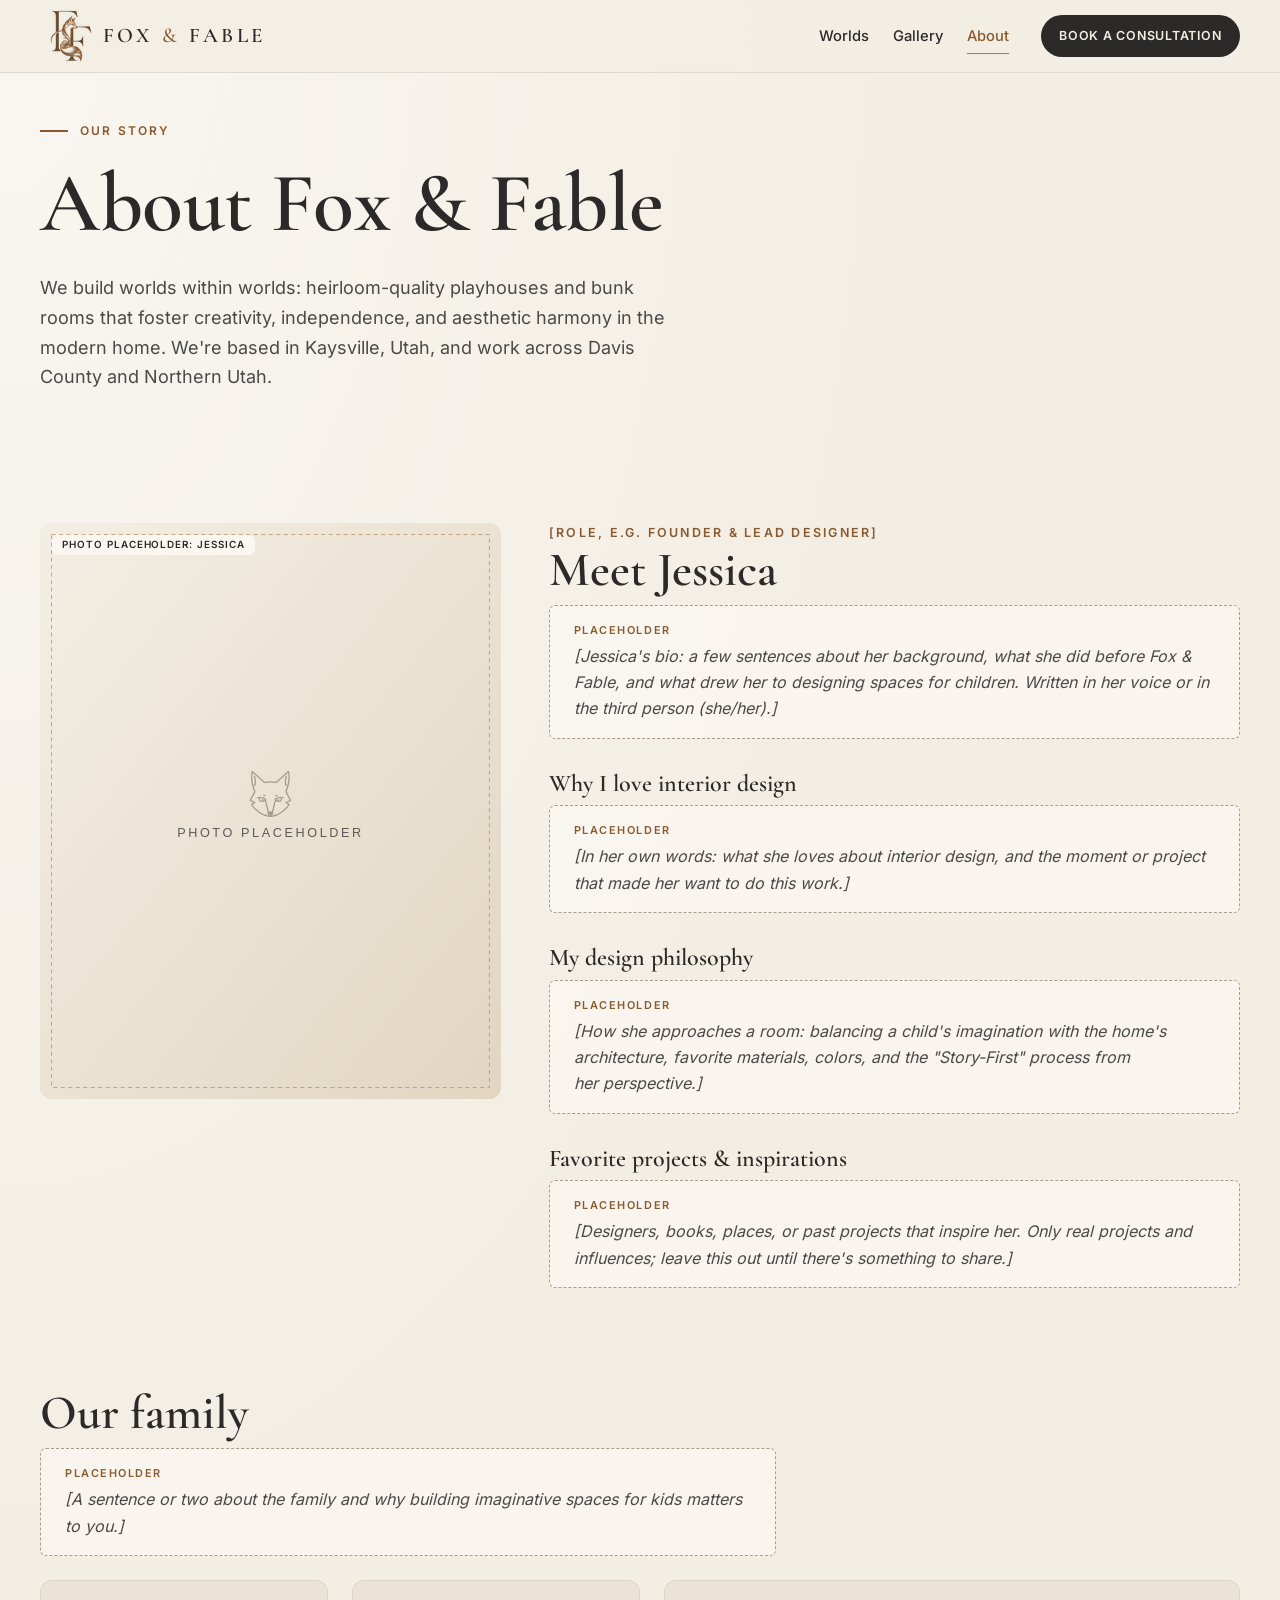
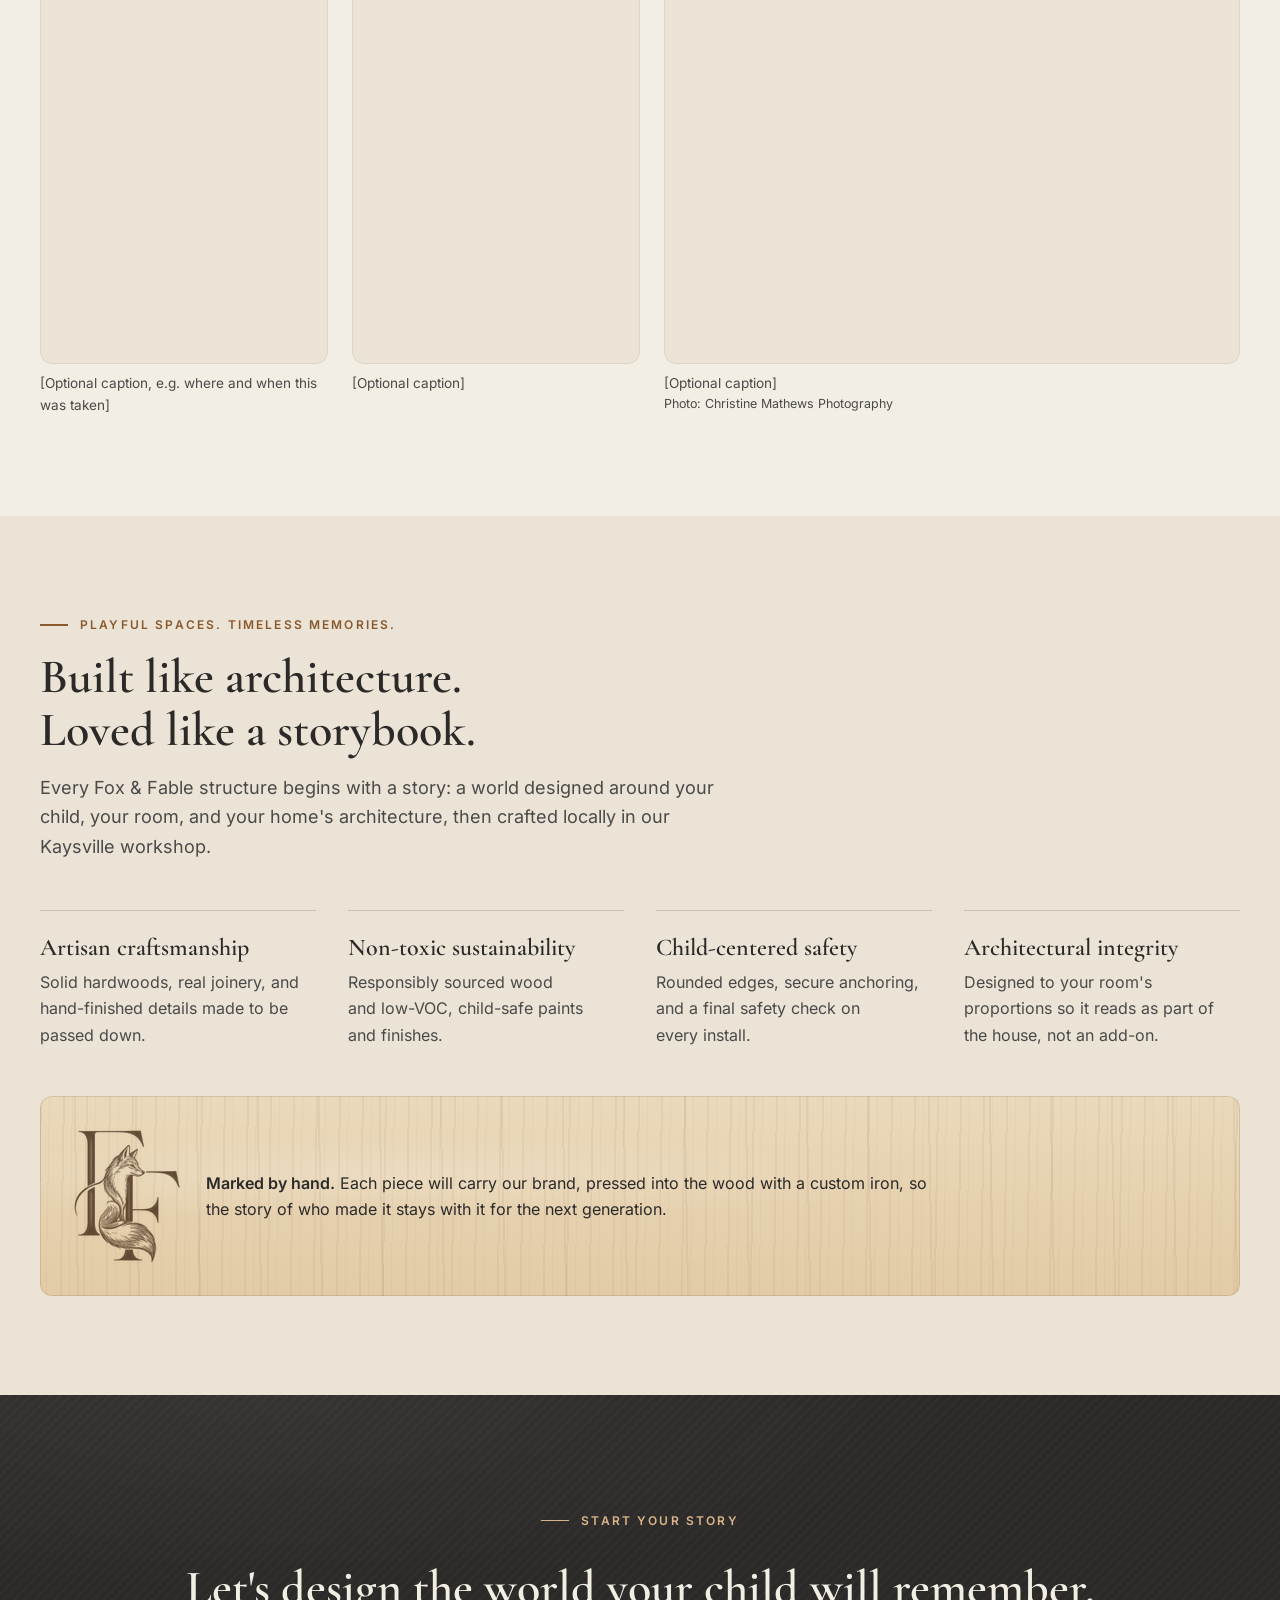
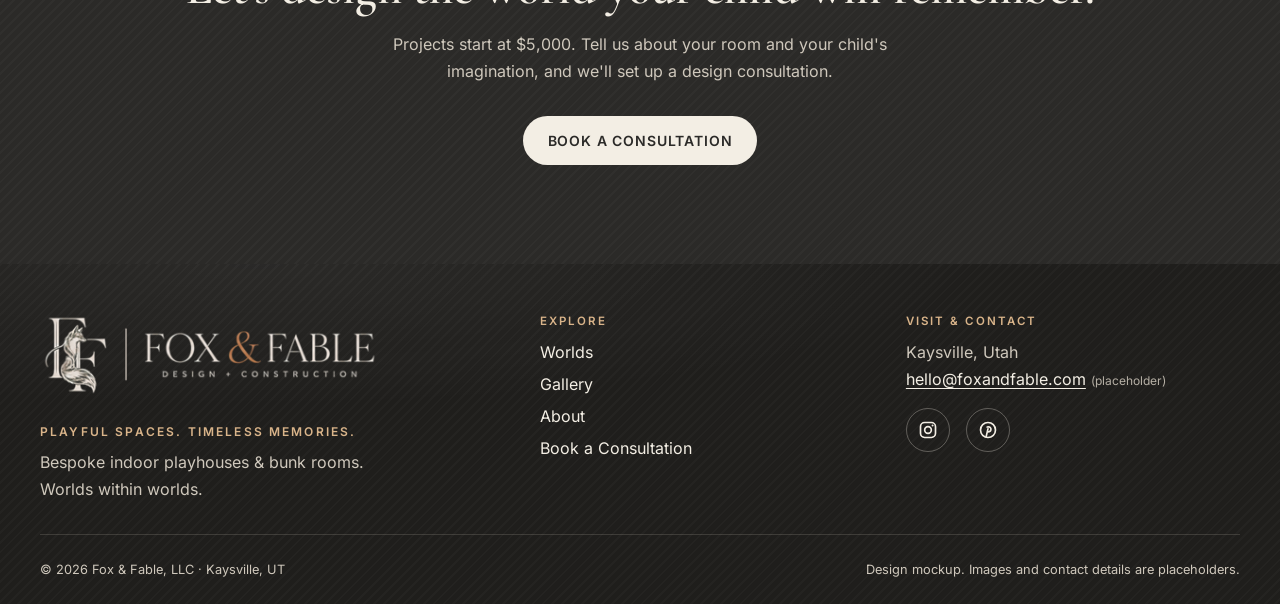
==== about.html @ 6e1d671b "Temporarily hide Process, For Designers and Commercial sections - hidden attribute on the three home" ====
<!DOCTYPE html>
<html lang="en" class="no-js">
<head>
  <meta charset="utf-8">
  <meta name="viewport" content="width=device-width, initial-scale=1">
  <!-- Security: strict CSP. Everything (scripts, styles, fonts, images) is self-hosted.
       frame-ancestors cannot be set via <meta>; it is sent as an HTTP header in _headers. -->
  <meta http-equiv="Content-Security-Policy" content="default-src 'self'; script-src 'self'; style-src 'self'; font-src 'self'; img-src 'self' data:; media-src 'self'; connect-src 'self'; form-action 'self'; base-uri 'self'; object-src 'none'; manifest-src 'self'; upgrade-insecure-requests">
  <meta name="referrer" content="strict-origin-when-cross-origin">
  <title>Our Story | About Fox &amp; Fable, Kaysville UT</title>
  <meta name="description" content="Meet the family behind Fox &amp; Fable, a Kaysville, Utah design-build studio creating heirloom-quality indoor playhouses and bunk rooms.">
  <meta name="theme-color" content="#2B2A28">
  <link rel="canonical" href="https://www.foxandfable.com/about.html">

  <!-- Open Graph / social preview (domain is a placeholder) -->
  <meta property="og:type" content="website">
  <meta property="og:site_name" content="Fox &amp; Fable">
  <meta property="og:title" content="Our Story | Fox &amp; Fable">
  <meta property="og:description" content="Meet the family behind Fox &amp; Fable and the Story-First approach to custom playhouses and bunk rooms.">
  <meta property="og:url" content="https://www.foxandfable.com/about.html">
  <meta property="og:image" content="https://www.foxandfable.com/assets/og-image.png">
  <meta property="og:image:width" content="1200">
  <meta property="og:image:height" content="630">
  <meta property="og:image:alt" content="Fox &amp; Fable Design + Construction logo: an FF monogram with an engraved fox seated in front of it, above the name.">
  <meta name="twitter:card" content="summary_large_image">
  <meta name="twitter:image" content="https://www.foxandfable.com/assets/og-image.png">
  <meta name="twitter:image:alt" content="Fox &amp; Fable Design + Construction logo: an FF monogram with an engraved fox seated in front of it, above the name.">

  <link rel="icon" href="assets/favicon.ico" sizes="16x16 32x32 48x48">
  <link rel="icon" href="assets/favicon-32.png" type="image/png" sizes="32x32">
  <link rel="apple-touch-icon" href="assets/apple-touch-icon.png">
  <link rel="manifest" href="site.webmanifest">

  <link rel="preload" href="assets/fonts/cormorant-garamond-latin.woff2" as="font" type="font/woff2" crossorigin>
  <link rel="preload" href="assets/fonts/inter-latin.woff2" as="font" type="font/woff2" crossorigin>
  <link rel="stylesheet" href="css/styles.css?v=10">
  <!-- Loaded (not deferred) so it can swap .no-js → .js before first paint; DOM work waits for DOMContentLoaded. -->
  <script src="js/main.js?v=10"></script>
</head>
<body>
  <a class="skip-link" href="#main">Skip to main content</a>

  <!-- ===================== Header / Navigation (shared across pages) ===================== -->
  <header class="site-header">
    <div class="container header-inner">
      <a class="brand" href="index.html" aria-label="Fox &amp; Fable home">
        <picture><source type="image/webp" srcset="assets/logo/monogram-52.webp 1x, assets/logo/monogram-104.webp 2x, assets/logo/monogram-156.webp 3x"><img class="brand-mark" src="assets/logo/monogram-52.png" srcset="assets/logo/monogram-52.png 1x, assets/logo/monogram-104.png 2x, assets/logo/monogram-156.png 3x" width="42" height="52" alt=""></picture>
        <span class="brand-word">Fox <span class="brand-amp">&amp;</span> Fable</span>
      </a>

      <button class="nav-toggle" type="button" aria-expanded="false" aria-controls="primary-nav">
        <span class="nav-toggle-bars" aria-hidden="true"></span>
        <span class="visually-hidden">Menu</span>
      </button>

      <nav id="primary-nav" class="primary-nav" aria-label="Primary">
        <ul>
          <li><a href="index.html#worlds">Worlds</a></li>
          <!-- hidden 2026-10-20 per Cody; remove hidden to restore -->
          <li hidden><a href="index.html#process">Process</a></li>
          <!-- hidden 2026-10-20 per Cody; remove hidden to restore -->
          <li hidden><a href="index.html#designers">For Designers</a></li>
          <!-- hidden 2026-10-20 per Cody; remove hidden to restore -->
          <li hidden><a href="index.html#commercial">Commercial</a></li>
          <li><a href="gallery.html">Gallery</a></li>
          <li><a href="about.html" aria-current="page">About</a></li>
          <li class="nav-cta-item"><a class="btn btn-primary btn-sm" href="index.html#consult">Book a Consultation</a></li>
        </ul>
      </nav>
    </div>
  </header>

  <main id="main" tabindex="-1">

    <!-- ===================== Page hero ===================== -->
    <section class="page-hero" aria-labelledby="about-title">
      <div class="container">
        <p class="eyebrow">Our Story</p>
        <h1 id="about-title">About Fox &amp; Fable</h1>
        <p class="lede">We build worlds within worlds: heirloom-quality playhouses and bunk rooms that foster creativity, independence, and aesthetic harmony in the modern home. We're based in Kaysville, Utah, and work across Davis County and Northern Utah.</p>
      </div>
    </section>

    <!-- ===================== Founders ===================== -->
    <section class="section founders" aria-label="The people behind Fox &amp; Fable">
      <div class="container">

        <!-- Founder: Jessica (all copy below is placeholder for Jessica to write) -->
        <article class="founder" aria-labelledby="jessica-title">
          <figure class="photo ratio-portrait">
            <img src="assets/images/placeholders/portrait.svg" width="1600" height="2000" decoding="async" alt="Placeholder for a portrait of Jessica">
            <span class="ph-label">Photo placeholder: Jessica</span>
          </figure>
          <div>
            <p class="founder-role">[Role, e.g. Founder &amp; Lead Designer]</p>
            <h2 id="jessica-title">Meet Jessica</h2>
            <p class="prompt">[Jessica's bio: a few sentences about her background, what she did before Fox &amp; Fable, and what drew her to designing spaces for children. Written in her voice or in the third person (she/her).]</p>

            <h3>Why I love interior design</h3>
            <p class="prompt">[In her own words: what she loves about interior design, and the moment or project that made her want to do this work.]</p>

            <h3>My design philosophy</h3>
            <p class="prompt">[How she approaches a room: balancing a child's imagination with the home's architecture, favorite materials, colors, and the "Story-First" process from her perspective.]</p>

            <h3>Favorite projects &amp; inspirations</h3>
            <p class="prompt">[Designers, books, places, or past projects that inspire her. Only real projects and influences; leave this out until there's something to share.]</p>
          </div>
        </article>

        <!-- Family photos -->
        <section class="family" aria-labelledby="family-title">
          <h2 id="family-title" class="family-title">Our family</h2>
          <p class="prompt">[A sentence or two about the family and why building imaginative spaces for kids matters to you.]</p>
          <div class="family-grid">
            <figure class="photo ratio-tall family-featured">
              <picture>
                <source srcset="assets/images/about/family.webp" type="image/webp">
                <img src="assets/images/about/family.jpg" width="557" height="743" loading="lazy" decoding="async" alt="The Schlawin family — Cody, Jessica, and their three children — in the mountains in winter">
              </picture>
              <figcaption>[Optional caption, e.g. where and when this was taken]</figcaption>
            </figure>
            <figure class="photo ratio-tall family-snow">
              <picture>
                <source srcset="assets/images/about/family-snow.webp" type="image/webp">
                <img src="assets/images/about/family-snow.jpg" width="900" height="1105" loading="lazy" decoding="async" alt="The Schlawin family — Cody, Jessica, and their three children — laughing in falling snow">
              </picture>
              <figcaption>[Optional caption]</figcaption>
            </figure>
            <figure class="photo ratio-wide family-wide">
              <picture>
                <source srcset="assets/images/about/family-summer.webp" type="image/webp">
                <img src="assets/images/about/family-summer.jpg" width="1200" height="800" loading="lazy" decoding="async" alt="The Schlawin family — Cody, Jessica, and their three children — on a mountain meadow in summer">
              </picture>
              <figcaption>[Optional caption] <span class="photo-credit">Photo: Christine Mathews Photography</span></figcaption>
            </figure>
          </div>
        </section>
      </div>
    </section>

    <!-- ===================== Brand story ===================== -->
    <section class="section story-band" aria-labelledby="story-title">
      <div class="container">
        <header class="section-head">
          <p class="eyebrow">Playful Spaces. Timeless Memories.</p>
          <h2 id="story-title">Built like architecture. Loved like a storybook.</h2>
          <p>Every Fox &amp; Fable structure begins with a story: a world designed around your child, your room, and your home's architecture, then crafted locally in our Kaysville workshop.</p>
        </header>
        <ul class="value-grid list-reset">
          <li class="value"><h3>Artisan craftsmanship</h3><p>Solid hardwoods, real joinery, and hand-finished details made to be passed down.</p></li>
          <li class="value"><h3>Non-toxic sustainability</h3><p>Responsibly sourced wood and low-VOC, child-safe paints and finishes.</p></li>
          <li class="value"><h3>Child-centered safety</h3><p>Rounded edges, secure anchoring, and a final safety check on every install.</p></li>
          <li class="value"><h3>Architectural integrity</h3><p>Designed to your room's proportions so it reads as part of the house, not an add-on.</p></li>
        </ul>
        <div class="brand-stamp">
          <picture><source type="image/webp" srcset="assets/logo/monogram-burn-110.webp 110w, assets/logo/monogram-burn-220.webp 220w" sizes="110px"><img class="brand-stamp-mark" src="assets/logo/monogram-burn-110.png" srcset="assets/logo/monogram-burn-110.png 110w, assets/logo/monogram-burn-220.png 220w" sizes="110px" width="110" height="136" alt=""></picture>
          <p><strong>Marked by hand.</strong> Each piece will carry our brand, pressed into the wood with a custom iron, so the story of who made it stays with it for the next generation.</p>
        </div>
      </div>
    </section>

    <!-- ===================== CTA ===================== -->
    <section class="section cta-band" aria-labelledby="cta-title">
      <div class="container">
        <p class="eyebrow">Start your story</p>
        <h2 id="cta-title">Let's design the world your child will remember.</h2>
        <p>Projects start at $5,000. Tell us about your room and your child's imagination, and we'll set up a design consultation.</p>
        <a class="btn btn-light" href="index.html#consult">Book a Consultation</a>
      </div>
    </section>
  </main>

  <!-- ===================== Footer (shared across pages) ===================== -->
  <footer class="site-footer">
    <div class="container footer-grid">
      <div class="footer-brand">
        <a href="index.html" class="footer-logo-link">
          <picture><source type="image/webp" srcset="assets/logo/horizontal-light-360.webp 360w, assets/logo/horizontal-light-720.webp 720w" sizes="(min-width: 400px) 340px, calc(100vw - 2.5rem)"><img class="footer-logo" src="assets/logo/horizontal-light-360.png" srcset="assets/logo/horizontal-light-360.png 360w, assets/logo/horizontal-light-720.png 720w" sizes="(min-width: 400px) 340px, calc(100vw - 2.5rem)" width="360" height="91" alt="Fox &amp; Fable Design + Construction"></picture>
        </a>
        <p class="footer-tagline">Playful Spaces. Timeless Memories.</p>
        <p>Bespoke indoor playhouses &amp; bunk rooms. Worlds within worlds.</p>
      </div>
      <nav class="footer-nav" aria-label="Footer">
        <p class="footer-heading">Explore</p>
        <ul class="list-reset">
          <li><a href="index.html#worlds">Worlds</a></li>
          <!-- hidden 2026-10-20 per Cody; remove hidden to restore -->
          <li hidden><a href="index.html#process">Process</a></li>
          <li><a href="gallery.html">Gallery</a></li>
          <li><a href="about.html" aria-current="page">About</a></li>
          <!-- hidden 2026-10-20 per Cody; remove hidden to restore -->
          <li hidden><a href="index.html#designers">For Designers</a></li>
          <li><a href="index.html#consult">Book a Consultation</a></li>
        </ul>
      </nav>
      <div>
        <p class="footer-heading">Visit &amp; contact</p>
        <address class="footer-contact">
          Kaysville, Utah<br>
          <a href="mailto:hello@foxandfable.com">hello@foxandfable.com</a> <span class="placeholder-inline">(placeholder)</span>
        </address>
        <ul class="social list-reset">
          <li><a href="https://www.instagram.com/foxandfable.design/" target="_blank" rel="noopener noreferrer" aria-label="Fox &amp; Fable on Instagram (opens in a new tab)">
            <svg viewBox="0 0 24 24" aria-hidden="true" focusable="false"><rect x="3" y="3" width="18" height="18" rx="5" fill="none" stroke="currentColor" stroke-width="2"/><circle cx="12" cy="12" r="4" fill="none" stroke="currentColor" stroke-width="2"/><circle cx="17.5" cy="6.5" r="1.2" fill="currentColor"/></svg>
          </a></li>
          <li><a href="#" rel="noopener noreferrer" aria-label="Fox &amp; Fable on Pinterest (placeholder link)">
            <svg viewBox="0 0 24 24" aria-hidden="true" focusable="false"><circle cx="12" cy="12" r="9" fill="none" stroke="currentColor" stroke-width="2"/><path d="M11 8.5c3-1 5 .8 4.5 3.2-.4 2-2.4 3-3.8 2.2M12 10.5 9.8 20" fill="none" stroke="currentColor" stroke-width="2" stroke-linecap="round"/></svg>
          </a></li>
        </ul>
      </div>
    </div>
    <div class="container footer-base">
      <p>© <span id="year">2026</span> Fox &amp; Fable, LLC · Kaysville, UT</p>
      <p>Design mockup. Images and contact details are placeholders.</p>
    </div>
  </footer>
</body>
</html>
---- css/styles.css ----
/* ==========================================================================
   Fox & Fable · Site stylesheet (index, about, gallery)
   Hand-written, mobile-first CSS. No frameworks.

   1.  Fonts (self-hosted, SIL OFL)
   2.  Design tokens (custom properties)
   3.  Reset & base
   4.  Accessibility utilities
   5.  Layout primitives
   6.  Buttons & links
   7.  Header & navigation
   8.  Hero (home) & page heroes (about, gallery)
   9.  Home sections: Worlds, Process, Values, Designers, Commercial, Build, Gallery teaser
   10. Consultation form
   11. About page
   12. Gallery page & lightbox
   13. Footer
   14. Breakpoints (tablet ≥ 720px, desktop ≥ 1100px)
   15. Reduced motion
   ========================================================================== */

/* 1. Fonts ---------------------------------------------------------------- */
/* Variable fonts (latin subset) served from our own origin: no third-party
   requests, and the CSP can stay at font-src 'self'. */
@font-face {
  font-family: "Cormorant Garamond";
  font-style: normal;
  font-weight: 500 700;
  font-display: swap;
  src: url("../assets/fonts/cormorant-garamond-latin.woff2") format("woff2");
}
@font-face {
  font-family: "Cormorant Garamond";
  font-style: italic;
  font-weight: 500;
  font-display: swap;
  src: url("../assets/fonts/cormorant-garamond-italic-latin.woff2") format("woff2");
}
@font-face {
  font-family: "Inter";
  font-style: normal;
  font-weight: 400 600;
  font-display: swap;
  src: url("../assets/fonts/inter-latin.woff2") format("woff2");
}

/* 2. Design tokens -------------------------------------------------------- */
:root {
  /* Palette from the branding-iron badge: charcoal ink, parchment, oak.
     Contrast ratios are against the background each color is used on. */
  --c-ink: #2b2a28;           /* primary text & dark bands (12.4:1 on parchment) */
  --c-ink-deep: #1f1e1c;      /* footer */
  --c-ink-soft: #3a3936;      /* cards on dark bands */
  --c-iron: #4a4a48;          /* secondary text, wrought-iron gray (7.7:1 on parchment) */
  --c-parchment: #f3eee4;     /* page background */
  --c-parchment-2: #eae3d6;   /* alternate bands */
  --c-paper: #fbf8f2;         /* cards & inputs */
  --c-oak: #b07a45;           /* decorative wood accent: rules, borders, icons (non-text) */
  --c-oak-deep: #8a5a2e;      /* text-safe accent (5.1:1 parchment, 4.6:1 parchment-2) */
  --c-oak-dark: #6e5034;      /* accent text on wood-grain bands (4.7:1+) */
  --c-oak-light: #d9b48a;     /* accent text on charcoal (7.4:1) */
  --c-on-dark: #cfc8bc;       /* body text on charcoal (≥ 8:1) */
  --c-sage: #a9ae93;          /* macaron accent, used sparingly */
  --c-blush: #e1c2b2;         /* macaron accent, used sparingly */
  --c-error: #9b2c1c;
  --c-success: #3f5a3a;

  /* Textures: pure CSS gradients (CSP-safe, zero image requests) */
  --tex-parchment:
    radial-gradient(120% 70% at 0% 0%, rgb(255 255 255 / 0.5), transparent 60%),
    radial-gradient(80% 60% at 100% 100%, rgb(176 122 69 / 0.08), transparent 70%);
  --tex-wood:
    repeating-linear-gradient(91deg, rgb(138 90 46 / 0.07) 0 2px, transparent 2px 9px, rgb(138 90 46 / 0.05) 9px 10px, transparent 10px 23px),
    repeating-linear-gradient(89deg, transparent 0 37px, rgb(110 80 52 / 0.07) 37px 39px, transparent 39px 61px),
    radial-gradient(60% 30% at 30% 40%, rgb(255 255 255 / 0.18), transparent 70%),
    linear-gradient(180deg, #ead9bb, #e2cba6);
  --tex-iron:
    repeating-linear-gradient(135deg, rgb(255 255 255 / 0.022) 0 2px, transparent 2px 7px),
    radial-gradient(80% 60% at 20% 0%, rgb(255 255 255 / 0.05), transparent 70%);

  /* Typography */
  --font-serif: "Cormorant Garamond", "Iowan Old Style", Georgia, serif;
  --font-sans: "Inter", system-ui, -apple-system, "Segoe UI", Roboto, sans-serif;
  --fs-300: 0.875rem;
  --fs-400: 1rem;
  --fs-500: 1.125rem;
  --fs-600: clamp(1.5rem, 1.2rem + 1vw, 1.875rem);
  --fs-700: clamp(2rem, 1.5rem + 2vw, 3rem);
  --fs-800: clamp(2.75rem, 1.8rem + 4.5vw, 5.25rem);
  --track-caps: 0.18em;       /* spaced caps, echoing the badge lettering */

  /* Spacing, shape, depth */
  --space-1: 0.25rem;
  --space-2: 0.5rem;
  --space-3: 1rem;
  --space-4: 1.5rem;
  --space-5: 2rem;
  --space-6: 3rem;
  --space-7: clamp(4rem, 3rem + 4vw, 7rem);
  --radius-sm: 6px;
  --radius: 12px;
  --radius-lg: 22px;
  --shadow: 0 1px 2px rgb(43 42 40 / 0.06), 0 14px 34px -14px rgb(43 42 40 / 0.28);
  --container: 1200px;
  --header-h: 72px;
  --focus: 3px solid var(--c-oak-deep);
  --ease: cubic-bezier(0.2, 0.7, 0.2, 1);
}

/* 3. Reset & base --------------------------------------------------------- */
*, *::before, *::after { box-sizing: border-box; }
* { margin: 0; }
html { scroll-behavior: smooth; scroll-padding-top: calc(var(--header-h) + 1rem); -webkit-text-size-adjust: 100%; }
body {
  font-family: var(--font-sans);
  font-size: var(--fs-400);
  line-height: 1.65;
  color: var(--c-ink);
  background: var(--tex-parchment), var(--c-parchment);
  -webkit-font-smoothing: antialiased;
}
img, svg { display: block; max-width: 100%; }
img { height: auto; }
input, select, textarea, button { font: inherit; color: inherit; }
h1, h2, h3 { font-family: var(--font-serif); font-weight: 600; line-height: 1.1; color: var(--c-ink); text-wrap: balance; }
h1 { font-size: var(--fs-800); letter-spacing: -0.005em; }
h2 { font-size: var(--fs-700); }
h3 { font-size: var(--fs-600); }
p { text-wrap: pretty; }
a { color: var(--c-oak-deep); text-underline-offset: 3px; }
a:hover { color: var(--c-ink); }
.list-reset, ol { list-style: none; padding: 0; }
address { font-style: normal; }

/* 4. Accessibility utilities --------------------------------------------- */
:focus-visible { outline: var(--focus); outline-offset: 3px; border-radius: 4px; }
main:focus { outline: none; }
.visually-hidden {
  position: absolute !important; width: 1px; height: 1px; padding: 0; margin: -1px;
  overflow: hidden; clip: rect(0 0 0 0); white-space: nowrap; border: 0;
}
.skip-link {
  position: absolute; left: var(--space-3); top: -100px; z-index: 100;
  padding: var(--space-2) var(--space-3); background: var(--c-ink); color: var(--c-parchment);
  border-radius: var(--radius-sm); font-weight: 600;
}
.skip-link:focus { top: var(--space-3); color: var(--c-parchment); }

/* 5. Layout primitives ---------------------------------------------------- */
.container { width: min(100% - 2.5rem, var(--container)); margin-inline: auto; }
.section { padding-block: var(--space-7); }
.section-head { max-width: 46rem; margin-bottom: var(--space-6); }
.section-head > p:not(.eyebrow) { margin-top: var(--space-3); color: var(--c-iron); font-size: var(--fs-500); }
.eyebrow {
  display: flex; align-items: center; gap: 0.75rem;
  font-size: 0.75rem; font-weight: 600; letter-spacing: var(--track-caps); text-transform: uppercase;
  color: var(--c-oak-deep); margin-bottom: var(--space-3);
}
.eyebrow::before { /* short rule, like the one under the badge wordmark */
  content: ""; width: 28px; height: 1.5px; background: currentColor; flex: none;
}
.split { display: grid; gap: var(--space-6); align-items: center; }
.placeholder-tag {
  font-size: 0.7rem; letter-spacing: 0.14em; text-transform: uppercase; font-weight: 500;
  color: var(--c-iron);
}
.prose > * + * { margin-top: var(--space-3); }

/* 6. Buttons & links ------------------------------------------------------ */
.btn {
  display: inline-flex; align-items: center; justify-content: center; gap: var(--space-2);
  min-height: 48px; padding: 0.75rem 1.5rem; border: 1.5px solid transparent; border-radius: 999px;
  font-weight: 600; font-size: 0.875rem; letter-spacing: 0.06em; text-transform: uppercase;
  text-decoration: none; cursor: pointer;
  transition: background-color .2s var(--ease), color .2s var(--ease), transform .2s var(--ease), border-color .2s var(--ease);
}
.btn:hover { transform: translateY(-1px); }
.btn-primary { background: var(--c-ink); color: var(--c-parchment); }
.btn-primary:hover { background: var(--c-oak-deep); color: var(--c-paper); }
.btn-ghost { border-color: var(--c-ink); color: var(--c-ink); background: transparent; }
.btn-ghost:hover { background: var(--c-ink); color: var(--c-parchment); }
.btn-light { background: var(--c-parchment); color: var(--c-ink); }
.btn-light:hover { background: var(--c-oak-light); color: var(--c-ink-deep); }
.btn-sm { min-height: 42px; padding: 0.55rem 1.1rem; font-size: 0.78rem; }
.btn-block { width: 100%; }
.text-link {
  display: inline-flex; align-items: center; gap: 0.4rem; font-weight: 600; font-size: 0.85rem;
  letter-spacing: 0.1em; text-transform: uppercase; text-decoration: none; color: var(--c-oak-deep);
  border-bottom: 1.5px solid var(--c-oak); padding-bottom: 2px;
}
.text-link:hover { color: var(--c-ink); border-color: var(--c-ink); }

/* 7. Header & navigation -------------------------------------------------- */
.site-header {
  position: sticky; top: 0; z-index: 50;
  background: rgb(243 238 228 / 0.94); backdrop-filter: saturate(1.3) blur(10px);
  border-bottom: 1px solid rgb(43 42 40 / 0.1);
}
.header-inner { display: flex; align-items: center; justify-content: space-between; min-height: var(--header-h); }
.brand { display: inline-flex; align-items: center; gap: 0.65rem; text-decoration: none; color: var(--c-ink); }
.brand:hover { color: var(--c-ink); }
.brand picture { display: contents; }
.brand-mark { width: 42px; height: 52px; flex: none; }
.brand-amp { color: var(--c-oak-deep); font-weight: 500; }
.brand-word {
  font-family: var(--font-serif); font-size: 1.3rem; font-weight: 600;
  letter-spacing: 0.16em; text-transform: uppercase; white-space: nowrap;
}

.nav-toggle {
  display: inline-grid; place-items: center; width: 48px; height: 48px;
  background: none; border: 1px solid rgb(43 42 40 / 0.25); border-radius: 50%; cursor: pointer;
}
.nav-toggle-bars, .nav-toggle-bars::before, .nav-toggle-bars::after {
  display: block; width: 20px; height: 2px; background: var(--c-ink); border-radius: 2px;
  transition: transform .25s var(--ease), opacity .2s;
}
.nav-toggle-bars { position: relative; }
.nav-toggle-bars::before, .nav-toggle-bars::after { content: ""; position: absolute; left: 0; }
.nav-toggle-bars::before { top: -6px; }
.nav-toggle-bars::after { top: 6px; }
.nav-toggle[aria-expanded="true"] .nav-toggle-bars { background: transparent; }
.nav-toggle[aria-expanded="true"] .nav-toggle-bars::before { transform: translateY(6px) rotate(45deg); }
.nav-toggle[aria-expanded="true"] .nav-toggle-bars::after { transform: translateY(-6px) rotate(-45deg); }

/* Mobile: collapsible panel. Without JS (.no-js) the menu simply stays visible. */
.primary-nav ul { display: flex; flex-direction: column; gap: var(--space-1); padding: 0; list-style: none; }
.primary-nav a:not(.btn) {
  display: block; padding: 0.7rem 0; color: var(--c-ink); text-decoration: none; font-weight: 500;
  border-bottom: 1px solid rgb(43 42 40 / 0.1);
}
.primary-nav a:not(.btn):hover, .primary-nav a[aria-current="page"] { color: var(--c-oak-deep); }
.nav-cta-item { margin-top: var(--space-3); }
.nav-cta-item .btn { width: 100%; }
.js .primary-nav {
  position: absolute; inset: var(--header-h) 0 auto 0;
  padding: var(--space-3) 1.25rem var(--space-5);
  background: var(--c-parchment); border-bottom: 1px solid rgb(43 42 40 / 0.12); box-shadow: var(--shadow);
}
.js .primary-nav:not(.is-open) { display: none; }
.no-js .nav-toggle { display: none; }
.no-js .header-inner { flex-wrap: wrap; }

/* 8. Hero & page heroes --------------------------------------------------- */
.hero { padding-block: var(--space-6) var(--space-7); }
.hero-grid { display: grid; gap: var(--space-6); align-items: center; }
.hero h1 em { font-style: italic; font-weight: 500; color: var(--c-oak-deep); }
.lede { margin-top: var(--space-4); font-size: var(--fs-500); color: var(--c-iron); max-width: 34rem; }
.hero-actions { display: flex; flex-wrap: wrap; gap: var(--space-3); margin-top: var(--space-5); }
.hero-note { margin-top: var(--space-4); font-size: var(--fs-300); color: var(--c-iron); }
.hero-art { display: grid; gap: var(--space-2); justify-items: center; }
/* Logo lockup on a cream card that matches the artwork's paper (#F0ECE5) */
.logo-panel {
  display: grid; place-items: center; width: 100%; max-width: 520px;
  padding: 10% 6%; border-radius: var(--radius-lg); background: #f0ece5;
  box-shadow: var(--shadow), inset 0 0 0 1px rgb(138 90 46 / 0.12);
}
.hero-logo { display: block; width: 100%; max-width: 460px; height: auto; }

.page-hero { padding-block: var(--space-6) var(--space-5); }
.page-hero .lede { max-width: 40rem; }

/* 9a. Featured Worlds ---------------------------------------------------- */
.world-grid { display: grid; gap: var(--space-5); }
.world-card {
  display: flex; flex-direction: column; background: var(--c-paper); border-radius: var(--radius);
  overflow: hidden; box-shadow: var(--shadow); transition: transform .3s var(--ease);
}
.world-card:hover { transform: translateY(-4px); }
.world-art { position: relative; }
.world-art svg { width: 100%; height: auto; aspect-ratio: 10 / 7; }
.world-art .placeholder-tag {
  position: absolute; left: 0.75rem; bottom: 0.6rem; padding: 0.15rem 0.5rem; border-radius: 999px;
  background: rgb(251 248 242 / 0.9); color: var(--c-ink);
}
.world-body { padding: var(--space-4); }
.world-body h3 { margin-bottom: var(--space-2); }
.world-body p { color: var(--c-iron); font-size: 0.95rem; }

/* 9b. Process timeline --------------------------------------------------- */
.process { background: var(--c-parchment-2); }
.timeline { display: grid; gap: var(--space-5); }
.step { position: relative; padding: var(--space-5) var(--space-4); background: var(--c-paper); border-radius: var(--radius); border-top: 3px solid var(--c-oak); }
.step-num { font-variant-numeric: lining-nums; font-family: var(--font-serif); font-size: 3rem; line-height: 1; color: var(--c-oak-deep); font-weight: 600; }
.step h3 { margin-block: var(--space-2) var(--space-3); }
.step-time {
  display: block; margin-top: var(--space-2); font-family: var(--font-sans); font-size: 0.78rem;
  font-weight: 600; letter-spacing: 0.12em; text-transform: uppercase; color: var(--c-oak-deep);
}
.step p { color: var(--c-iron); }

/* 9c. Values ------------------------------------------------------------- */
.value-grid { display: grid; gap: var(--space-5); }
.value { padding-top: var(--space-4); border-top: 1px solid rgb(43 42 40 / 0.18); }
.value-icon { width: 44px; height: 44px; color: var(--c-oak-deep); margin-bottom: var(--space-3); }
.value h3 { font-size: 1.5rem; margin-bottom: var(--space-2); }
.value p { color: var(--c-iron); }
.brand-stamp {
  display: grid; gap: var(--space-4); align-items: center; margin-top: var(--space-6);
  padding: var(--space-5); border-radius: var(--radius); background: var(--tex-wood);
  box-shadow: inset 0 0 0 1px rgb(110 80 52 / 0.18);
}
.brand-stamp-mark { display: block; width: 110px; height: auto; opacity: 0.88; }
.brand-stamp p { color: var(--c-ink); max-width: 46rem; }
.values-more { margin-top: var(--space-5); }

/* 9d. Designers (charcoal band) ----------------------------------------- */
.designers { background: var(--tex-iron), var(--c-ink); color: var(--c-on-dark); }
.designers h2, .designers h3 { color: var(--c-parchment); }
.designers .eyebrow { color: var(--c-oak-light); }
.designers h2 + p { margin-top: var(--space-4); font-size: var(--fs-500); }
.designers .btn-light { margin-top: var(--space-5); }
.trade-cards { display: grid; gap: var(--space-4); }
.trade-card { padding: var(--space-5); border: 1px solid rgb(243 238 228 / 0.16); border-radius: var(--radius); background: var(--c-ink-soft); }
.trade-card h3 { margin-block: 0 var(--space-2); }

/* 9e. Commercial --------------------------------------------------------- */
.commercial-grid { display: grid; gap: var(--space-4); }
.commercial-card {
  padding: var(--space-5); border-radius: var(--radius); background: var(--c-paper);
  border-left: 3px solid var(--c-oak);
}
.commercial-card:nth-child(2) { border-left-color: var(--c-iron); }
.commercial-card:nth-child(3) { border-left-color: var(--c-sage); }
.commercial-card h3 { margin-bottom: var(--space-2); }
.commercial-card p { color: var(--c-iron); }

/* 9f. Behind-the-Build (oak band) --------------------------------------- */
.build { background: var(--tex-wood); }
.build .eyebrow { color: var(--c-oak-dark); }
.section-head-row { max-width: none; display: grid; gap: var(--space-3); }
.build-links { color: var(--c-iron); max-width: 30rem; }
.build-links a { color: var(--c-oak-dark); }
.build-strip { display: grid; grid-template-columns: repeat(2, 1fr); gap: var(--space-3); }
.build-tile {
  position: relative; aspect-ratio: 3 / 4; border-radius: var(--radius); overflow: hidden;
  display: flex; flex-direction: column; justify-content: flex-end; padding: var(--space-3);
}
.build-tile::before { /* decorative play button */
  content: ""; position: absolute; top: 38%; left: 50%; width: 52px; height: 52px; transform: translate(-50%, -50%);
  border-radius: 50%; background: rgb(243 238 228 / 0.88);
}
.build-tile::after {
  content: ""; position: absolute; top: 38%; left: 50%; transform: translate(-35%, -50%);
  border-style: solid; border-width: 9px 0 9px 15px; border-color: transparent transparent transparent var(--c-ink);
}
.tile-a { background: linear-gradient(165deg, #b07a45, #8a5a2e 60%, #5c3d22); }
.tile-b { background: linear-gradient(165deg, #6b6a66, #4a4a48 60%, #2b2a28); }
.tile-c { background: linear-gradient(165deg, #c9a77c, #9a6f45 55%, #6e5034); }
.tile-d { background: linear-gradient(165deg, #8d9179, #6c7060 55%, #3f4236); }
.tile-label { position: relative; z-index: 1; font-family: var(--font-serif); font-size: 1.15rem; font-weight: 600; color: #fff; text-shadow: 0 1px 8px rgb(0 0 0 / 0.35); }
.build-tile .placeholder-tag { position: relative; z-index: 1; color: rgb(255 255 255 / 0.92); text-shadow: 0 1px 6px rgb(0 0 0 / 0.4); }
.testimonial-slot {
  margin-top: var(--space-6); padding: var(--space-5); border: 1.5px dashed rgb(110 80 52 / 0.5);
  border-radius: var(--radius); text-align: center; background: rgb(251 248 242 / 0.5);
}
.testimonial-slot blockquote p { font-family: var(--font-serif); font-style: italic; font-size: var(--fs-600); color: var(--c-ink); }
.testimonial-slot figcaption { margin-top: var(--space-3); }

/* 9g. Gallery teaser ----------------------------------------------------- */
.teaser { background: var(--c-parchment-2); } /* alternate band: hero / gallery / worlds / process */
/* While the Process section is hidden (2026-10-20), Values takes its alternate band. Inert once it is restored. */
.process[hidden] + .values { background: var(--c-parchment-2); }
.teaser-grid { display: grid; gap: var(--space-3); grid-template-columns: repeat(2, 1fr); }
.teaser-grid figure:first-child { grid-column: 1 / -1; }
.teaser-more { margin-top: var(--space-5); }

/* Shared photo-placeholder pattern (about + gallery + teaser) */
.photo { position: relative; margin: 0; }
.photo img {
  width: 100%; object-fit: cover; border-radius: var(--radius); background: var(--c-parchment-2);
  box-shadow: inset 0 0 0 1px rgb(43 42 40 / 0.08);
}
.ratio-landscape img { aspect-ratio: 4 / 3; }
.ratio-portrait img { aspect-ratio: 4 / 5; }
.ratio-square img { aspect-ratio: 1 / 1; }
.ph-label { /* remove this span once a real photo is in place */
  position: absolute; left: 0.75rem; top: 0.75rem; padding: 0.2rem 0.6rem; border-radius: 999px;
  background: rgb(251 248 242 / 0.92); color: var(--c-ink);
  font-size: 0.62rem; font-weight: 600; letter-spacing: 0.1em; text-transform: uppercase;
  max-width: calc(100% - 1.5rem); line-height: 1.4; border-radius: var(--radius-sm);
}
.photo figcaption { margin-top: var(--space-2); font-size: 0.85rem; color: var(--c-iron); }

/* 10. Consultation form -------------------------------------------------- */
.consult { background: transparent; }
.split-form { align-items: start; }
.consult-intro p:not(.eyebrow) { margin-top: var(--space-4); color: var(--c-iron); font-size: var(--fs-500); }
.mockup-note {
  padding: var(--space-3); border-radius: var(--radius-sm); background: var(--c-parchment-2);
  border-left: 3px solid var(--c-oak); font-size: var(--fs-300) !important;
}
.consult-form { position: relative; padding: var(--space-5) var(--space-4); background: var(--c-paper); border-radius: var(--radius-lg); box-shadow: var(--shadow); }
.field-grid { display: grid; gap: var(--space-3) var(--space-4); margin-bottom: var(--space-4); }
.field { display: flex; flex-direction: column; gap: 0.35rem; }
.field label { font-weight: 600; font-size: 0.9rem; color: var(--c-ink); }
.req { color: var(--c-oak-deep); }
.optional { font-weight: 400; color: var(--c-iron); }
.field input, .field select, .field textarea {
  width: 100%; min-height: 48px; padding: 0.7rem 0.9rem; background: #fff;
  border: 1.5px solid #8f8a82; border-radius: var(--radius-sm);  /* 3.4:1 vs white (non-text) */
  transition: border-color .2s, box-shadow .2s;
}
.field textarea { resize: vertical; min-height: 120px; }
.field select {
  appearance: none; padding-right: 2.5rem; cursor: pointer;
  background-image: linear-gradient(45deg, transparent 50%, var(--c-ink) 50%), linear-gradient(135deg, var(--c-ink) 50%, transparent 50%);
  background-position: calc(100% - 20px) 55%, calc(100% - 15px) 55%;
  background-size: 5px 5px; background-repeat: no-repeat;
}
.field input:hover, .field select:hover, .field textarea:hover { border-color: var(--c-ink); }
.field input:focus-visible, .field select:focus-visible, .field textarea:focus-visible {
  outline: none; border-color: var(--c-ink); box-shadow: 0 0 0 3px rgb(176 122 69 / 0.55);
}
.field [aria-invalid="true"] { border-color: var(--c-error); background-color: #fbf0ec; }
.field-error { font-size: 0.85rem; color: var(--c-error); font-weight: 500; }
.field-error:empty { display: none; }
.field-hint { font-size: 0.8rem; color: var(--c-iron); text-align: right; }
.form-fineprint { margin-top: var(--space-3); font-size: 0.8rem; color: var(--c-iron); }
.form-status:empty { display: none; }
.form-status { margin-bottom: var(--space-4); padding: var(--space-3) var(--space-4); border-radius: var(--radius-sm); font-weight: 500; }
.form-status.is-error { background: #fbf0ec; color: var(--c-error); border-left: 4px solid var(--c-error); }
.form-status.is-success { background: #eef0e6; color: var(--c-success); border-left: 4px solid var(--c-success); }
.form-status.is-success strong { display: block; font-family: var(--font-serif); font-size: 1.5rem; color: var(--c-ink); }
.hp-field { position: absolute; left: -10000px; width: 1px; height: 1px; overflow: hidden; }

/* 11. About page --------------------------------------------------------- */
.founder { display: grid; gap: var(--space-5); align-items: start; }
.founder + .founder { margin-top: var(--space-7); }
.founder h2 { margin-bottom: var(--space-2); }
.founder-role { font-size: 0.78rem; font-weight: 600; letter-spacing: var(--track-caps); text-transform: uppercase; color: var(--c-oak-deep); }
.founder h3 { font-size: 1.5rem; margin-top: var(--space-5); }
/* Fill-in prompts: obviously unfinished copy for the family to replace */
.prompt {
  margin-top: var(--space-2); padding: var(--space-3) var(--space-4);
  border: 1.5px dashed rgb(110 80 52 / 0.55); border-radius: var(--radius-sm);
  background: rgb(251 248 242 / 0.7); color: var(--c-iron); font-style: italic;
}
.prompt::before {
  content: "Placeholder"; display: block; margin-bottom: 0.2rem; font-style: normal;
  font-size: 0.68rem; font-weight: 600; letter-spacing: 0.14em; text-transform: uppercase; color: var(--c-oak-deep);
}
.family-grid { display: grid; gap: var(--space-3); grid-template-columns: repeat(2, 1fr); }
.story-band { background: var(--c-parchment-2); }
.cta-band { background: var(--tex-iron), var(--c-ink); color: var(--c-on-dark); text-align: center; }
.cta-band h2 { color: var(--c-parchment); }
.cta-band p { margin: var(--space-3) auto var(--space-5); max-width: 36rem; }
.cta-band .eyebrow { justify-content: center; color: var(--c-oak-light); }

/* 12. Gallery page & lightbox ------------------------------------------- */
.filter-bar { display: flex; flex-wrap: wrap; gap: var(--space-2); margin-bottom: var(--space-5); }
.no-js .filter-bar { display: none; }  /* without JS every project simply shows */
.filter-btn {
  min-height: 44px; padding: 0.5rem 1.1rem; border-radius: 999px; cursor: pointer;
  border: 1.5px solid var(--c-ink); background: transparent; color: var(--c-ink);
  font-size: 0.8rem; font-weight: 600; letter-spacing: 0.1em; text-transform: uppercase;
}
.filter-btn:hover { background: var(--c-parchment-2); }
.filter-btn[aria-pressed="true"] { background: var(--c-ink); color: var(--c-parchment); }
.gallery-status { margin-bottom: var(--space-3); font-size: 0.9rem; color: var(--c-iron); }

.gallery-item { break-inside: avoid; margin-bottom: var(--space-5); }
.gallery-item[hidden] { display: none; }
.gallery-link { display: block; border-radius: var(--radius); text-decoration: none; }
.gallery-link img { transition: box-shadow .3s; } /* no transform: a moving/composited layer resamples the photo and softens fine lines */
.gallery-link:hover img { box-shadow: var(--shadow); }
.gallery-cat {
  display: block; margin-top: var(--space-2); font-size: 0.68rem; font-weight: 600;
  letter-spacing: 0.14em; text-transform: uppercase; color: var(--c-oak-deep);
}
.gallery-item figcaption { margin-top: 0.15rem; }

.lightbox {
  margin: auto; /* restore native centering (the reset zeroes margins) */
  width: min(100% - 2rem, 1100px); max-height: calc(100% - 2rem); padding: 0; border: 0;
  border-radius: var(--radius-lg); background: var(--c-ink-deep); color: var(--c-on-dark);
}
.lightbox::backdrop { background: rgb(31 30 28 / 0.82); }
.lightbox-inner { display: grid; gap: var(--space-3); padding: var(--space-4); }
.lightbox img { width: 100%; max-height: 72vh; object-fit: contain; border-radius: var(--radius-sm); }
.lightbox-caption { font-size: 0.95rem; }
.lightbox-controls { display: flex; justify-content: space-between; gap: var(--space-2); }
.lightbox-btn {
  min-height: 44px; padding: 0.5rem 1rem; border-radius: 999px; cursor: pointer;
  border: 1px solid rgb(243 238 228 / 0.35); background: transparent; color: var(--c-parchment);
  font-weight: 600; font-size: 0.85rem;
}
.lightbox-btn:hover { background: rgb(243 238 228 / 0.1); }
.lightbox :focus-visible { outline-color: var(--c-oak-light); }

/* 13. Footer ------------------------------------------------------------- */
.site-footer { background: var(--tex-iron), var(--c-ink-deep); color: var(--c-on-dark); padding-top: var(--space-6); }
.site-footer a { color: var(--c-parchment); }
.footer-grid { display: grid; gap: var(--space-5); padding-bottom: var(--space-5); }
.footer-logo-link { display: inline-block; }
.footer-logo { display: block; width: 340px; max-width: 100%; height: auto; }
.footer-tagline {
  margin-top: var(--space-3); font-size: 0.75rem; font-weight: 600; letter-spacing: var(--track-caps);
  text-transform: uppercase; color: var(--c-oak-light);
}
.footer-brand p:not(.footer-tagline) { margin-top: var(--space-2); max-width: 22rem; }
.footer-nav ul { display: grid; gap: 0.35rem; }
.footer-nav a { text-decoration: none; }
.footer-nav a:hover { text-decoration: underline; }
.footer-heading { font-size: 0.72rem; font-weight: 600; letter-spacing: var(--track-caps); text-transform: uppercase; color: var(--c-oak-light); margin-bottom: var(--space-2); }
.placeholder-inline { font-size: 0.75rem; opacity: 0.85; }
.social { display: flex; gap: var(--space-3); margin-top: var(--space-3); }
.social a {
  display: inline-grid; place-items: center; width: 44px; height: 44px; border-radius: 50%;
  border: 1px solid rgb(243 238 228 / 0.3); transition: background-color .2s, color .2s;
}
.social a:hover { background: var(--c-parchment); color: var(--c-ink); }
.social svg { width: 20px; height: 20px; }
.footer-base {
  display: flex; flex-wrap: wrap; justify-content: space-between; gap: var(--space-2);
  padding-block: var(--space-4); border-top: 1px solid rgb(243 238 228 / 0.14); font-size: 0.8rem;
}

/* 14. Breakpoints -------------------------------------------------------- */
@media (min-width: 720px) {
  .world-grid { grid-template-columns: repeat(2, 1fr); }
  .timeline { grid-template-columns: repeat(3, 1fr); }
  .value-grid { grid-template-columns: repeat(2, 1fr); }
  .trade-cards { grid-template-columns: repeat(2, 1fr); }
  .commercial-grid { grid-template-columns: repeat(3, 1fr); }
  .build-strip { grid-template-columns: repeat(4, 1fr); }
  .build-tile { aspect-ratio: 4 / 5; }
  .tile-label { font-size: 1.35rem; }
  .field-grid { grid-template-columns: repeat(2, 1fr); }
  .field-full { grid-column: 1 / -1; }
  .consult-form { padding: var(--space-6) var(--space-5); }
  .footer-grid { grid-template-columns: 1.4fr 1fr 1fr; align-items: start; }
  .section-head-row { grid-template-columns: 1fr auto; align-items: end; }
  .brand-stamp { grid-template-columns: auto 1fr; }
  .teaser-grid { grid-template-columns: 4fr 3fr 3fr; } /* 4:3 + two 1:1 tiles share one height */
  .teaser-grid figure:first-child { grid-column: auto; }
  .founder { grid-template-columns: minmax(240px, 0.8fr) 1.2fr; gap: var(--space-6); }

}

@media (min-width: 1100px) {
  /* Desktop nav: inline links, no toggle */
  .nav-toggle { display: none; }
  .js .primary-nav, .js .primary-nav:not(.is-open) {
    display: block; position: static; padding: 0; background: none; border: 0; box-shadow: none;
  }
  .primary-nav ul { flex-direction: row; align-items: center; gap: var(--space-4); }
  .primary-nav a:not(.btn) { padding: 0.25rem 0; border: 0; font-size: 0.92rem; position: relative; }
  .primary-nav a:not(.btn)::after {
    content: ""; position: absolute; left: 0; right: 0; bottom: -2px; height: 1.5px;
    background: var(--c-oak); transform: scaleX(0); transform-origin: left; transition: transform .25s var(--ease);
  }
  .primary-nav a:not(.btn):hover::after, .primary-nav a[aria-current="page"]::after { transform: scaleX(1); }
  .nav-cta-item { margin: 0 0 0 var(--space-2); }
  .nav-cta-item .btn { width: auto; }

  .hero-grid { grid-template-columns: 1.1fr 1fr; gap: var(--space-7); }
  .world-grid { grid-template-columns: repeat(4, 1fr); }
  .value-grid { grid-template-columns: repeat(4, 1fr); }
  .split { grid-template-columns: 1.1fr 1fr; gap: var(--space-7); }
  .split-form { grid-template-columns: 0.8fr 1.2fr; }
  .consult-intro { position: sticky; top: calc(var(--header-h) + 2rem); }

}

/* 15. Reduced motion ----------------------------------------------------- */
@media (prefers-reduced-motion: reduce) {
  html { scroll-behavior: auto; }
  *, *::before, *::after { animation-duration: 0.01ms !important; animation-iteration-count: 1 !important; transition-duration: 0.01ms !important; }
  .btn:hover, .world-card:hover { transform: none; }
}

/* 16. Page-specific additions ------------------------------------------- */
.family { margin-top: var(--space-7); }
.family-title { margin-bottom: var(--space-2); }
.family .prompt { max-width: 46rem; margin-bottom: var(--space-4); }
.story-band .value h3 { margin-top: 0; }
.lightbox-count { align-self: center; font-size: 0.85rem; margin-right: auto; margin-left: var(--space-2); }
.lightbox-controls { flex-wrap: wrap; }
.gallery-item .photo, .gallery-item { position: relative; }

/* 17. Featured family photo & gallery video ---------------------------- */
.ratio-tall img { aspect-ratio: 3 / 4; }
.family-grid { grid-template-columns: 1fr 1fr; align-items: start; }
.family-featured { grid-column: 1 / -1; }
.gallery-video {
  display: block; width: 100%; height: auto; aspect-ratio: 4 / 5; object-fit: cover;
  border-radius: var(--radius); background: var(--c-parchment-2);
  box-shadow: inset 0 0 0 1px rgb(43 42 40 / 0.08);
}
.ratio-reel .gallery-video { aspect-ratio: 9 / 16; }
.video-note { display: block; margin-top: 0.15rem; font-size: 0.8rem; font-style: italic; color: var(--c-iron); }

.ratio-wide img { aspect-ratio: 3 / 2; object-fit: cover; }
.family-wide { grid-column: 1 / -1; }
.family-featured { grid-column: auto; } /* mobile: two portraits side by side, landscape full width below */
.photo-credit { display: block; font-size: 0.78rem; color: var(--c-iron); }
@media (min-width: 720px) {
  /* Two 3:4 portraits + one 3:2 landscape. At 1fr : 1fr : 2fr all three photos are the same height */
  .family-grid { grid-template-columns: minmax(0, 1fr) minmax(0, 1fr) minmax(0, 2fr); gap: var(--space-4); max-width: 1200px; }
  .family-featured, .family-snow, .family-wide { grid-column: auto; grid-row: auto; }
}
.teaser-link { display: block; border-radius: var(--radius); }
.teaser .photo img { object-fit: cover; }
.teaser .photo:first-child img { object-position: 50% 45%; }

/* 18. Behind-the-Build video tiles */
.video-item { position: relative; }
.build-video { grid-row: span 2; }
.build-video figure { margin: 0; }
.build-video-el { display: block; width: 100%; height: auto; aspect-ratio: 9 / 16; object-fit: cover; border-radius: var(--radius); background: var(--c-ink); }
.build-video figcaption { margin-top: var(--space-2); font-size: 0.9rem; color: var(--c-iron); }
@media (min-width: 720px) {
  .build-video { grid-row: auto; }
  .build-strip { align-items: start; }
}

/* Gallery: row-major grid so items read left to right in source order */
.gallery-grid { columns: auto; display: grid; grid-template-columns: 1fr; column-gap: var(--space-4); row-gap: 0; align-items: start; }
@media (min-width: 720px) { .gallery-grid { grid-template-columns: repeat(2, minmax(0, 1fr)); } }
@media (min-width: 1100px) { .gallery-grid { grid-template-columns: repeat(3, minmax(0, 1fr)); } }
.set-count {
  position: absolute; top: var(--space-2); right: var(--space-2); z-index: 2; pointer-events: none;
  padding: 0.2rem 0.6rem; border-radius: 999px; background: rgb(43 42 40 / 0.8); color: var(--c-parchment);
  font-size: 0.72rem; font-weight: 600; letter-spacing: 0.08em;
}
.ratio-tall img { object-fit: cover; }
.before-btn {
  display: inline-block; margin-top: var(--space-2); padding: 0.45rem 0.9rem; min-height: 44px;
  border: 1px solid var(--c-oak-deep); border-radius: 999px; background: transparent; color: var(--c-oak-deep);
  font: inherit; font-size: 0.82rem; font-weight: 600; cursor: pointer;
}
.before-btn:hover { background: rgb(176 122 69 / 0.1); }
.no-js .before-btn { display: none; }
/* Gallery cards: never stretch a photo. Explicit sizing so every browser (incl. older Safari)
   crops to the card's aspect ratio instead of using the height="" attribute or squashing. */
.gallery-link picture { display: block; }
.photo img { display: block; height: auto; max-width: 100%; object-fit: cover; object-position: 50% 50%; }
.lightbox img { height: auto; object-fit: contain; }
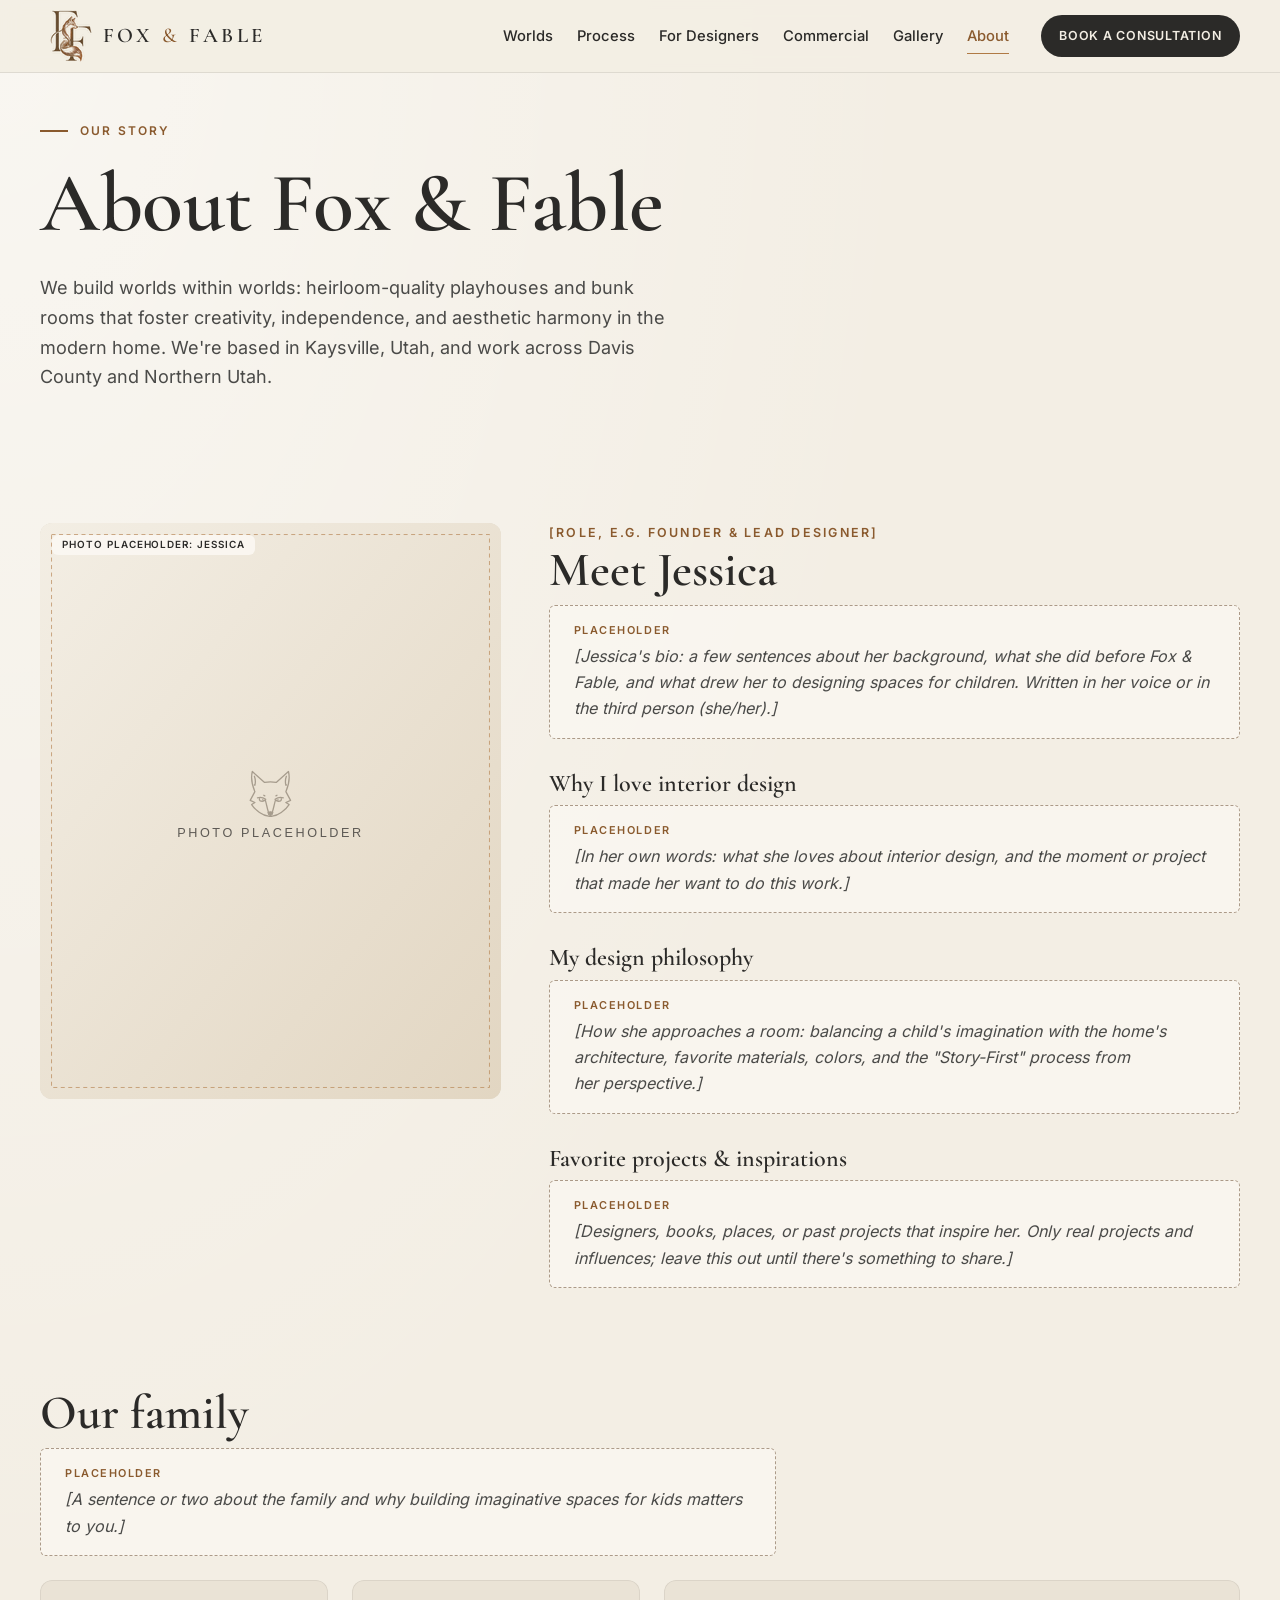
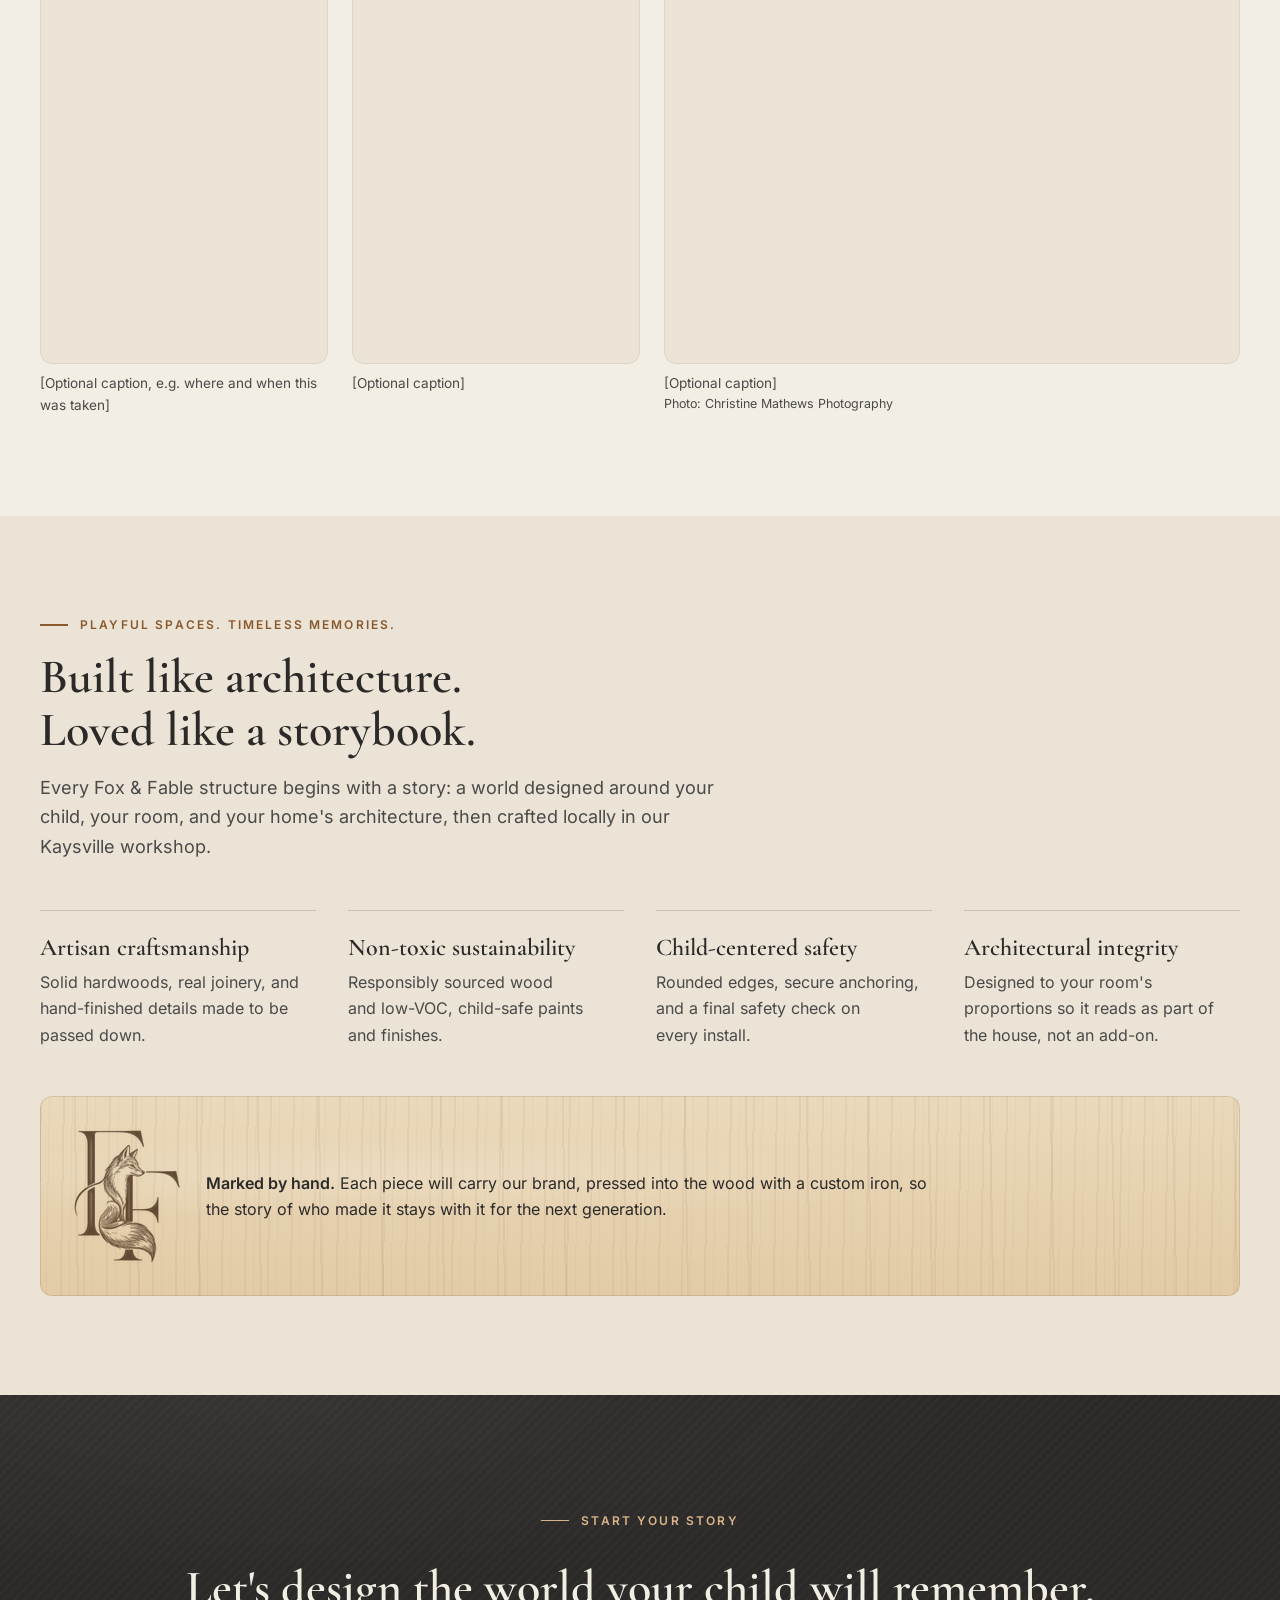
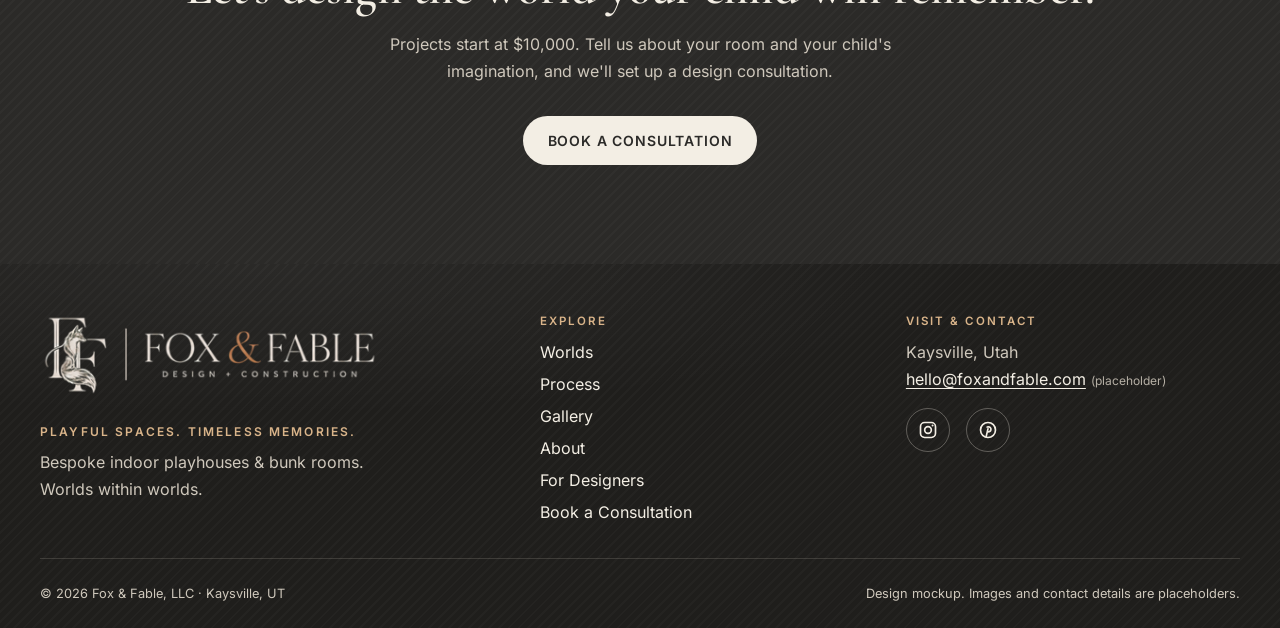
==== commit 0707e81f: "Restore Process, For Designers and Commercial; minimum is now $10,000 - Unhide the three homepage se" ====
--- a/about.html
+++ b/about.html
@@ -33,9 +33,9 @@
 
   <link rel="preload" href="assets/fonts/cormorant-garamond-latin.woff2" as="font" type="font/woff2" crossorigin>
   <link rel="preload" href="assets/fonts/inter-latin.woff2" as="font" type="font/woff2" crossorigin>
-  <link rel="stylesheet" href="css/styles.css?v=10">
+  <link rel="stylesheet" href="css/styles.css?v=11">
   <!-- Loaded (not deferred) so it can swap .no-js → .js before first paint; DOM work waits for DOMContentLoaded. -->
-  <script src="js/main.js?v=10"></script>
+  <script src="js/main.js?v=11"></script>
 </head>
 <body>
   <a class="skip-link" href="#main">Skip to main content</a>
@@ -56,12 +56,9 @@
       <nav id="primary-nav" class="primary-nav" aria-label="Primary">
         <ul>
           <li><a href="index.html#worlds">Worlds</a></li>
-          <!-- hidden 2026-10-20 per Cody; remove hidden to restore -->
-          <li hidden><a href="index.html#process">Process</a></li>
-          <!-- hidden 2026-10-20 per Cody; remove hidden to restore -->
-          <li hidden><a href="index.html#designers">For Designers</a></li>
-          <!-- hidden 2026-10-20 per Cody; remove hidden to restore -->
-          <li hidden><a href="index.html#commercial">Commercial</a></li>
+          <li><a href="index.html#process">Process</a></li>
+          <li><a href="index.html#designers">For Designers</a></li>
+          <li><a href="index.html#commercial">Commercial</a></li>
           <li><a href="gallery.html">Gallery</a></li>
           <li><a href="about.html" aria-current="page">About</a></li>
           <li class="nav-cta-item"><a class="btn btn-primary btn-sm" href="index.html#consult">Book a Consultation</a></li>
@@ -164,7 +161,7 @@
       <div class="container">
         <p class="eyebrow">Start your story</p>
         <h2 id="cta-title">Let's design the world your child will remember.</h2>
-        <p>Projects start at $5,000. Tell us about your room and your child's imagination, and we'll set up a design consultation.</p>
+        <p>Projects start at $10,000. Tell us about your room and your child's imagination, and we'll set up a design consultation.</p>
         <a class="btn btn-light" href="index.html#consult">Book a Consultation</a>
       </div>
     </section>
@@ -184,12 +181,10 @@
         <p class="footer-heading">Explore</p>
         <ul class="list-reset">
           <li><a href="index.html#worlds">Worlds</a></li>
-          <!-- hidden 2026-10-20 per Cody; remove hidden to restore -->
-          <li hidden><a href="index.html#process">Process</a></li>
+          <li><a href="index.html#process">Process</a></li>
           <li><a href="gallery.html">Gallery</a></li>
           <li><a href="about.html" aria-current="page">About</a></li>
-          <!-- hidden 2026-10-20 per Cody; remove hidden to restore -->
-          <li hidden><a href="index.html#designers">For Designers</a></li>
+          <li><a href="index.html#designers">For Designers</a></li>
           <li><a href="index.html#consult">Book a Consultation</a></li>
         </ul>
       </nav>
--- a/css/styles.css
+++ b/css/styles.css
@@ -359,8 +359,6 @@
 
 /* 9g. Gallery teaser ----------------------------------------------------- */
 .teaser { background: var(--c-parchment-2); } /* alternate band: hero / gallery / worlds / process */
-/* While the Process section is hidden (2026-10-20), Values takes its alternate band. Inert once it is restored. */
-.process[hidden] + .values { background: var(--c-parchment-2); }
 .teaser-grid { display: grid; gap: var(--space-3); grid-template-columns: repeat(2, 1fr); }
 .teaser-grid figure:first-child { grid-column: 1 / -1; }
 .teaser-more { margin-top: var(--space-5); }
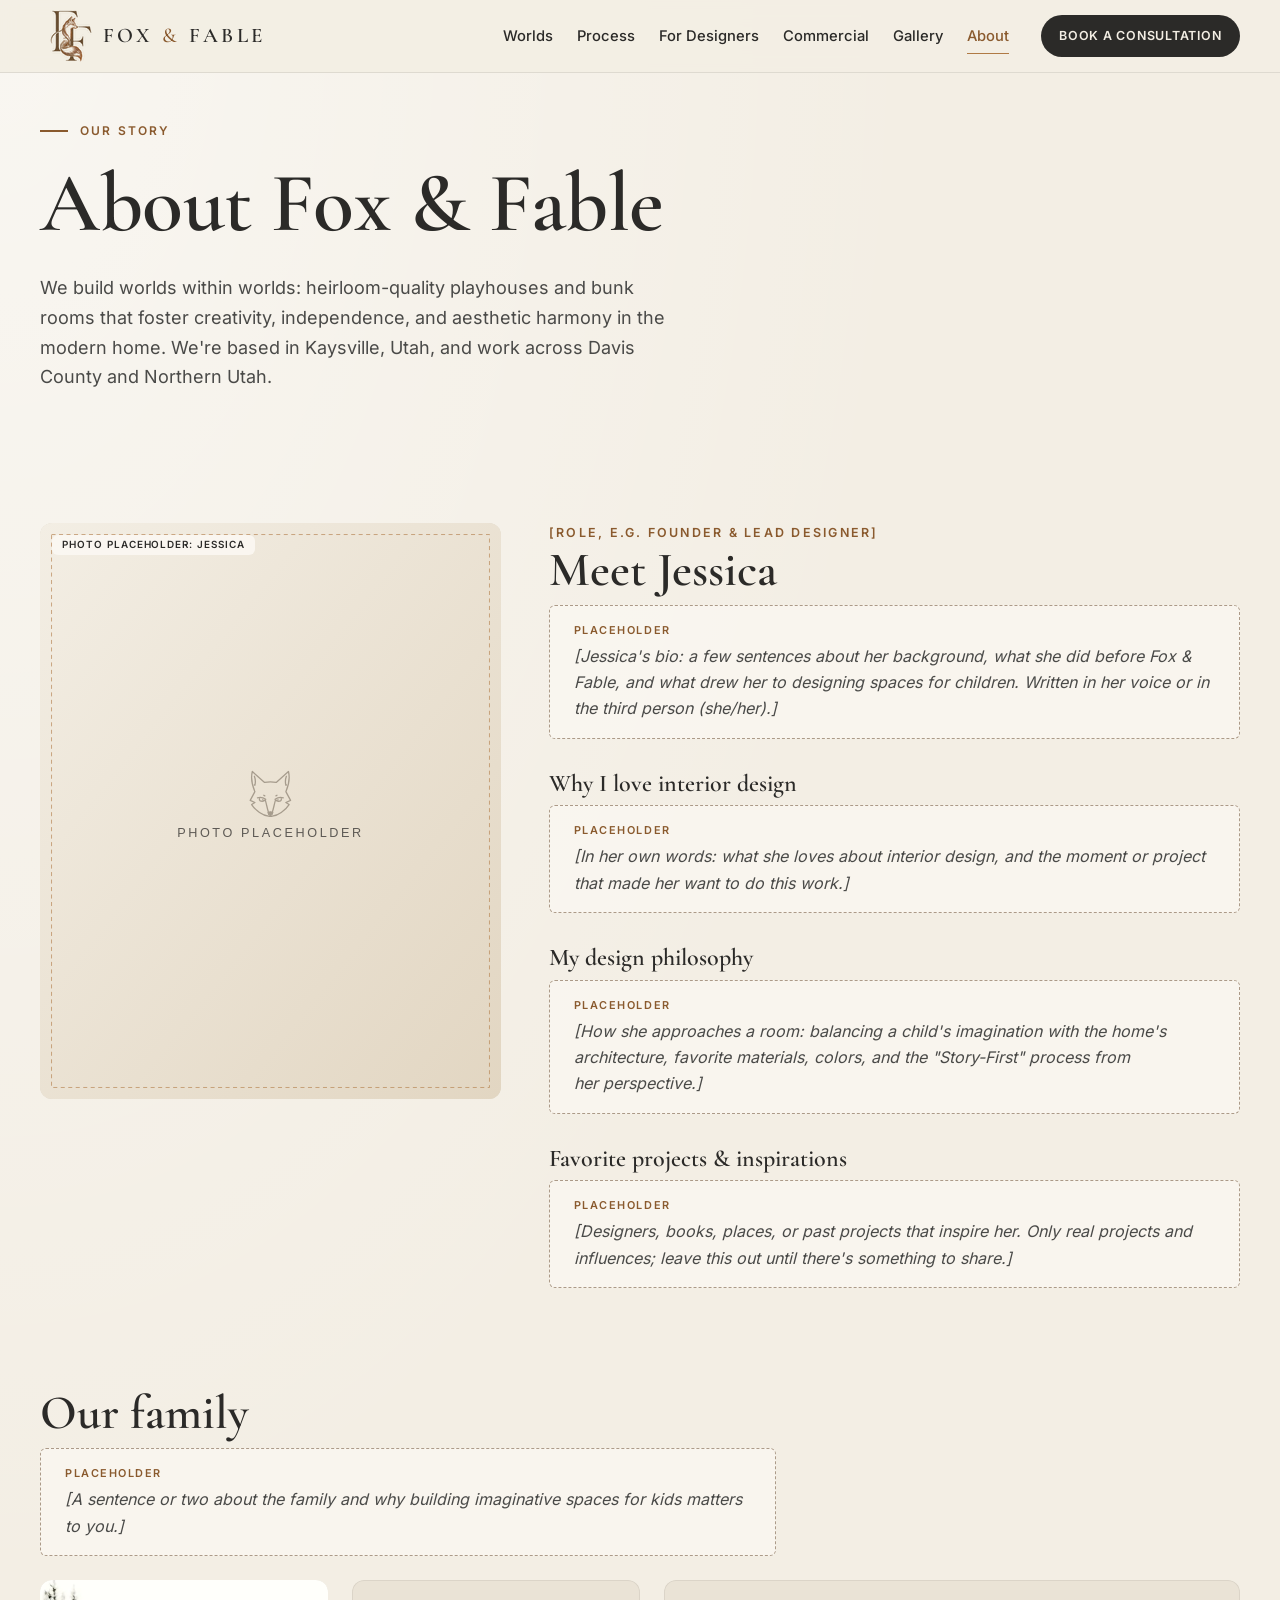
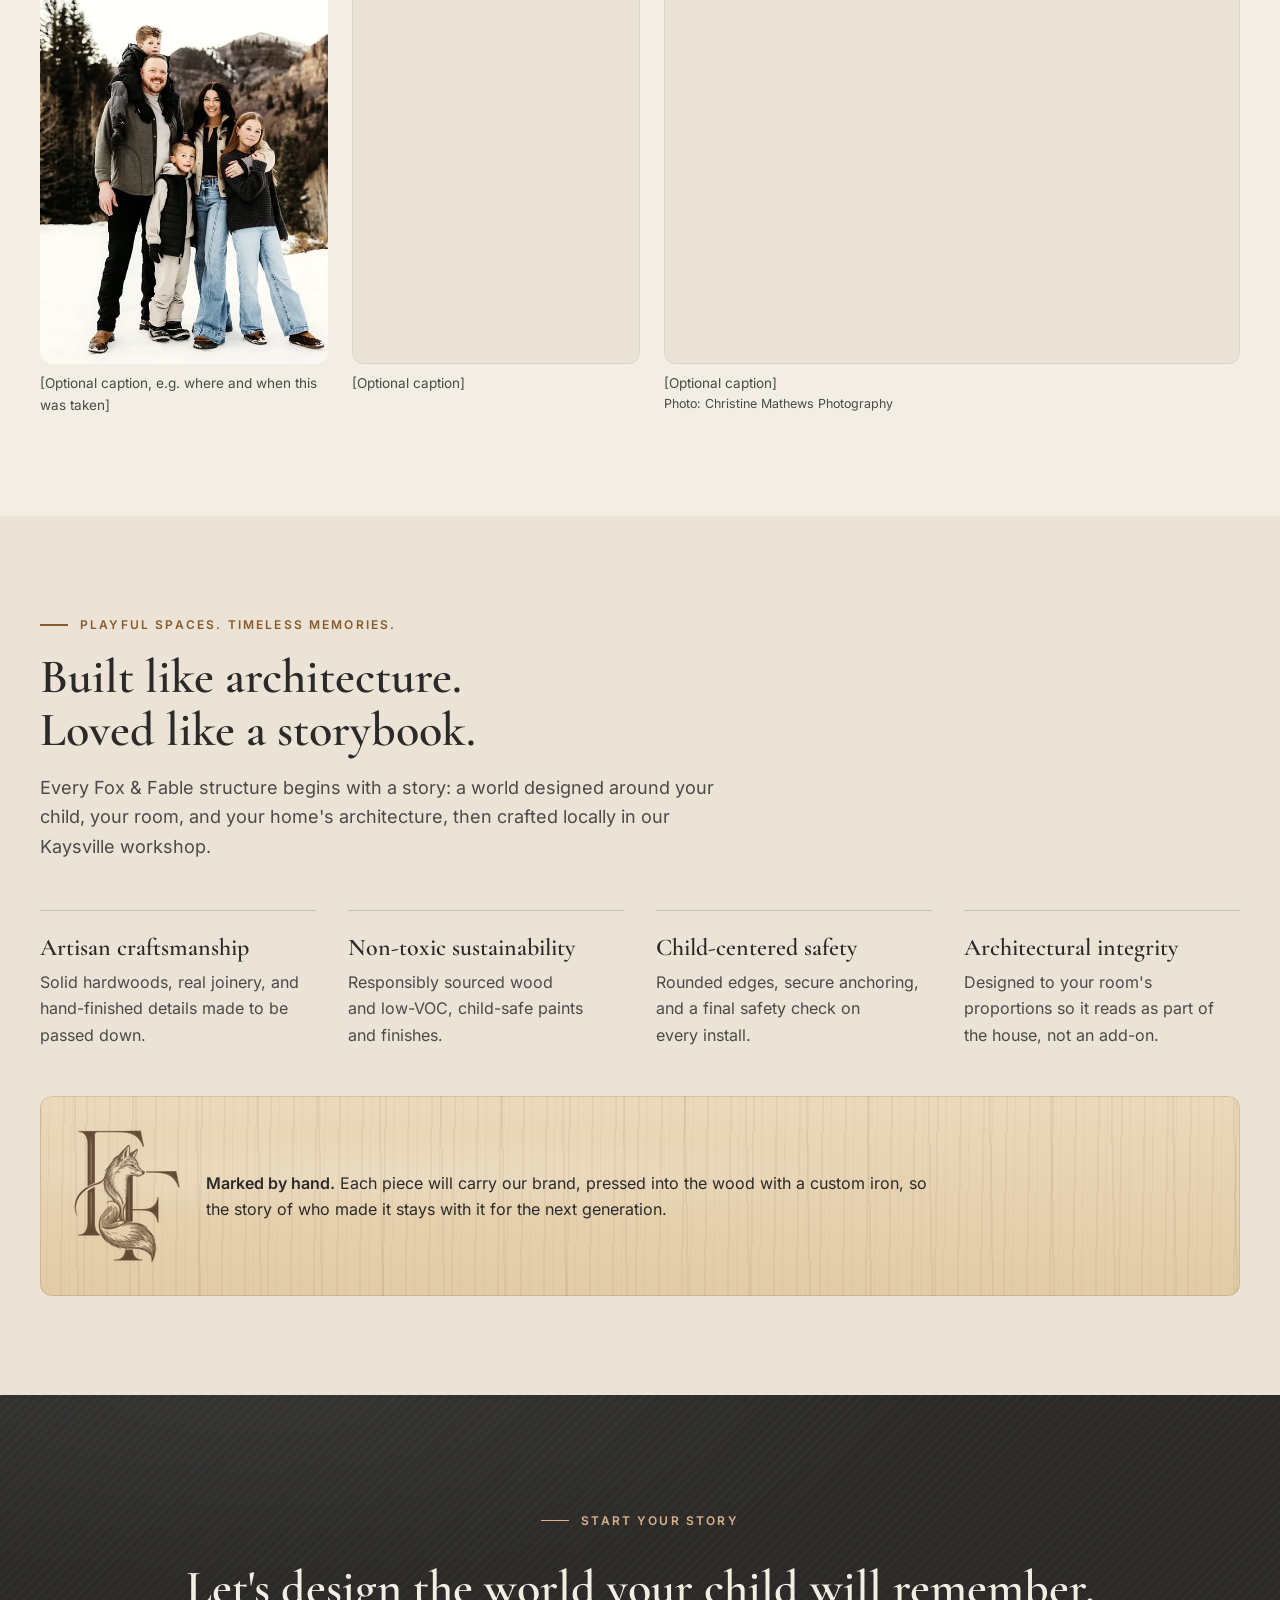
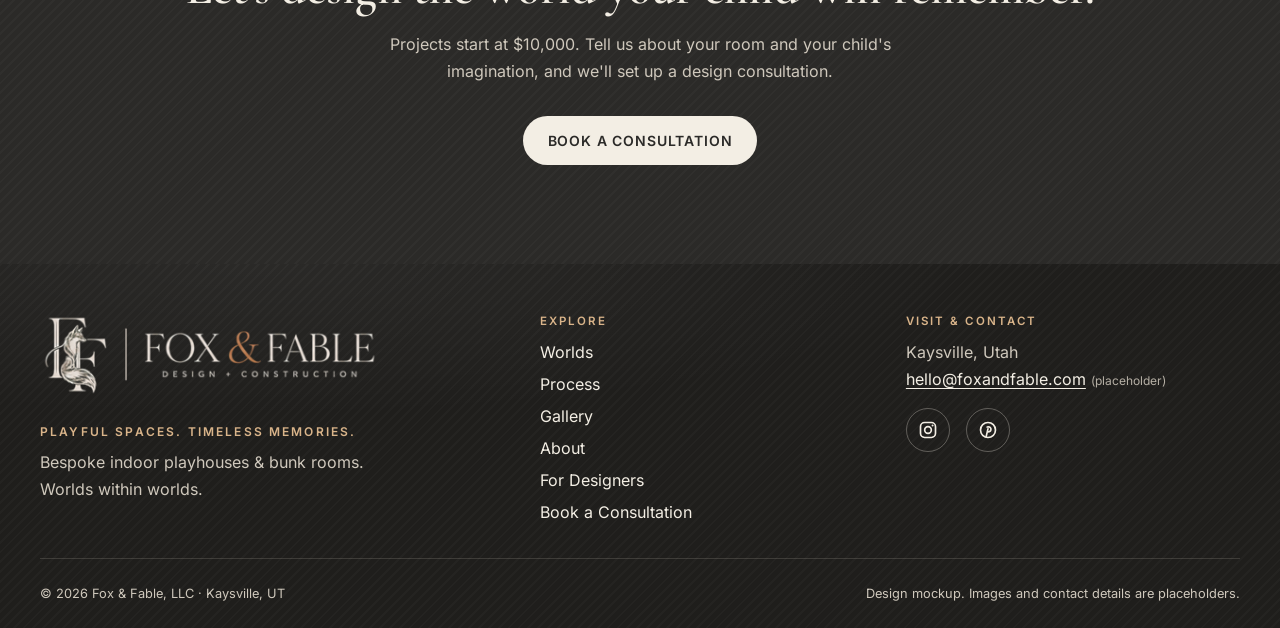
==== commit 8545b619: "Consultation form: 'Share your space' upload preview and more room/project options - Mock-up only: n" ====
--- a/about.html
+++ b/about.html
@@ -5,7 +5,7 @@
   <meta name="viewport" content="width=device-width, initial-scale=1">
   <!-- Security: strict CSP. Everything (scripts, styles, fonts, images) is self-hosted.
        frame-ancestors cannot be set via <meta>; it is sent as an HTTP header in _headers. -->
-  <meta http-equiv="Content-Security-Policy" content="default-src 'self'; script-src 'self'; style-src 'self'; font-src 'self'; img-src 'self' data:; media-src 'self'; connect-src 'self'; form-action 'self'; base-uri 'self'; object-src 'none'; manifest-src 'self'; upgrade-insecure-requests">
+  <meta http-equiv="Content-Security-Policy" content="default-src 'self'; script-src 'self'; style-src 'self'; font-src 'self'; img-src 'self' data:; media-src 'self'; connect-src 'self'; form-action 'none'; base-uri 'self'; object-src 'none'; manifest-src 'self'; upgrade-insecure-requests">
   <meta name="referrer" content="strict-origin-when-cross-origin">
   <title>Our Story | About Fox &amp; Fable, Kaysville UT</title>
   <meta name="description" content="Meet the family behind Fox &amp; Fable, a Kaysville, Utah design-build studio creating heirloom-quality indoor playhouses and bunk rooms.">
@@ -33,9 +33,9 @@
 
   <link rel="preload" href="assets/fonts/cormorant-garamond-latin.woff2" as="font" type="font/woff2" crossorigin>
   <link rel="preload" href="assets/fonts/inter-latin.woff2" as="font" type="font/woff2" crossorigin>
-  <link rel="stylesheet" href="css/styles.css?v=11">
+  <link rel="stylesheet" href="css/styles.css?v=12">
   <!-- Loaded (not deferred) so it can swap .no-js → .js before first paint; DOM work waits for DOMContentLoaded. -->
-  <script src="js/main.js?v=11"></script>
+  <script src="js/main.js?v=12"></script>
 </head>
 <body>
   <a class="skip-link" href="#main">Skip to main content</a>
--- a/css/styles.css
+++ b/css/styles.css
@@ -421,6 +421,37 @@
 .form-status.is-success { background: #eef0e6; color: var(--c-success); border-left: 4px solid var(--c-success); }
 .form-status.is-success strong { display: block; font-family: var(--font-serif); font-size: 1.5rem; color: var(--c-ink); }
 .hp-field { position: absolute; left: -10000px; width: 1px; height: 1px; overflow: hidden; }
+/* "Share your space" upload: the native file input covers the whole zone, so click, tap and drag-and-drop all work (also with JS off). */
+.field-help { font-size: 0.9rem; color: var(--c-iron); max-width: 46rem; }
+.upload-zone {
+  position: relative; display: grid; justify-items: center; gap: 0.3rem; margin-top: 0.25rem;
+  padding: var(--space-4) var(--space-3); text-align: center; background: var(--c-parchment);
+  border: 1.5px dashed var(--c-oak); border-radius: var(--radius); transition: border-color .2s, background-color .2s, box-shadow .2s;
+}
+.upload-zone:hover, .upload-zone.is-dragover { border-color: var(--c-ink); background: var(--c-parchment-2); }
+.upload-zone:focus-within { border-style: solid; border-color: var(--c-ink); box-shadow: 0 0 0 3px rgb(176 122 69 / 0.55); }
+.upload-zone.is-invalid { border-color: var(--c-error); background: #fbf0ec; }
+.upload-icon { width: 36px; height: 36px; color: var(--c-oak-deep); }
+.upload-title { font-weight: 500; color: var(--c-ink); }
+.upload-cta { color: var(--c-oak-deep); text-decoration: underline; text-underline-offset: 3px; font-weight: 600; }
+.upload-limits { font-size: 0.8rem; color: var(--c-iron); }
+.field .upload-zone input[type="file"] {
+  position: absolute; inset: 0; width: 100%; height: 100%; min-height: 0; padding: 0; border: 0;
+  opacity: 0; cursor: pointer;
+}
+.file-list { display: grid; gap: 0.4rem; margin-top: 0.25rem; }
+.file-list li {
+  display: flex; align-items: center; gap: var(--space-3); padding: 0.45rem 0.5rem 0.45rem 0.85rem;
+  background: #fff; border: 1px solid rgb(43 42 40 / 0.14); border-radius: var(--radius-sm); font-size: 0.9rem;
+}
+.file-name { flex: 1; min-width: 0; overflow: hidden; text-overflow: ellipsis; white-space: nowrap; color: var(--c-ink); }
+.file-size { color: var(--c-iron); font-size: 0.8rem; white-space: nowrap; }
+.file-remove {
+  flex: none; min-height: 36px; padding: 0.3rem 0.75rem; border: 1px solid transparent; border-radius: 999px;
+  background: transparent; color: var(--c-oak-deep); font-size: 0.8rem; font-weight: 600; cursor: pointer;
+}
+.file-remove:hover { background: var(--c-parchment-2); color: var(--c-ink); }
+.file-count { font-size: 0.8rem; color: var(--c-iron); }
 
 /* 11. About page --------------------------------------------------------- */
 .founder { display: grid; gap: var(--space-5); align-items: start; }
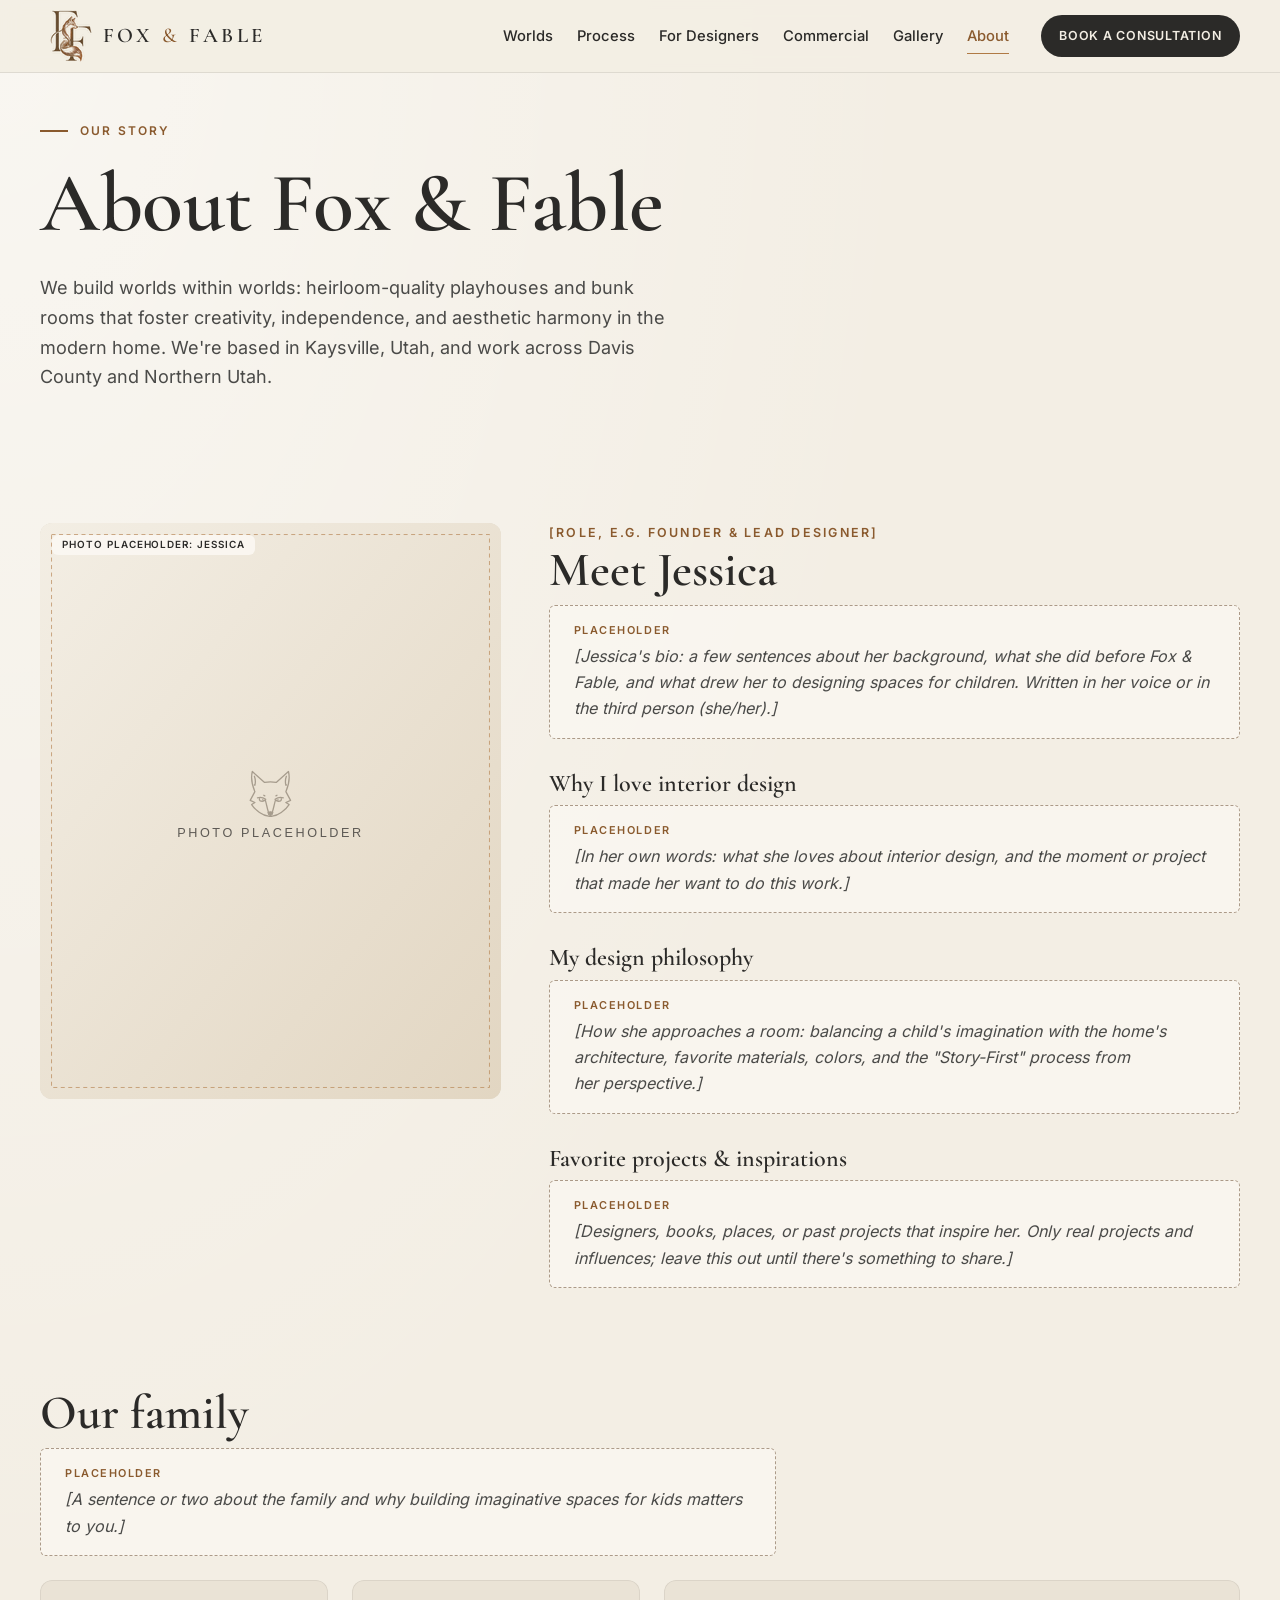
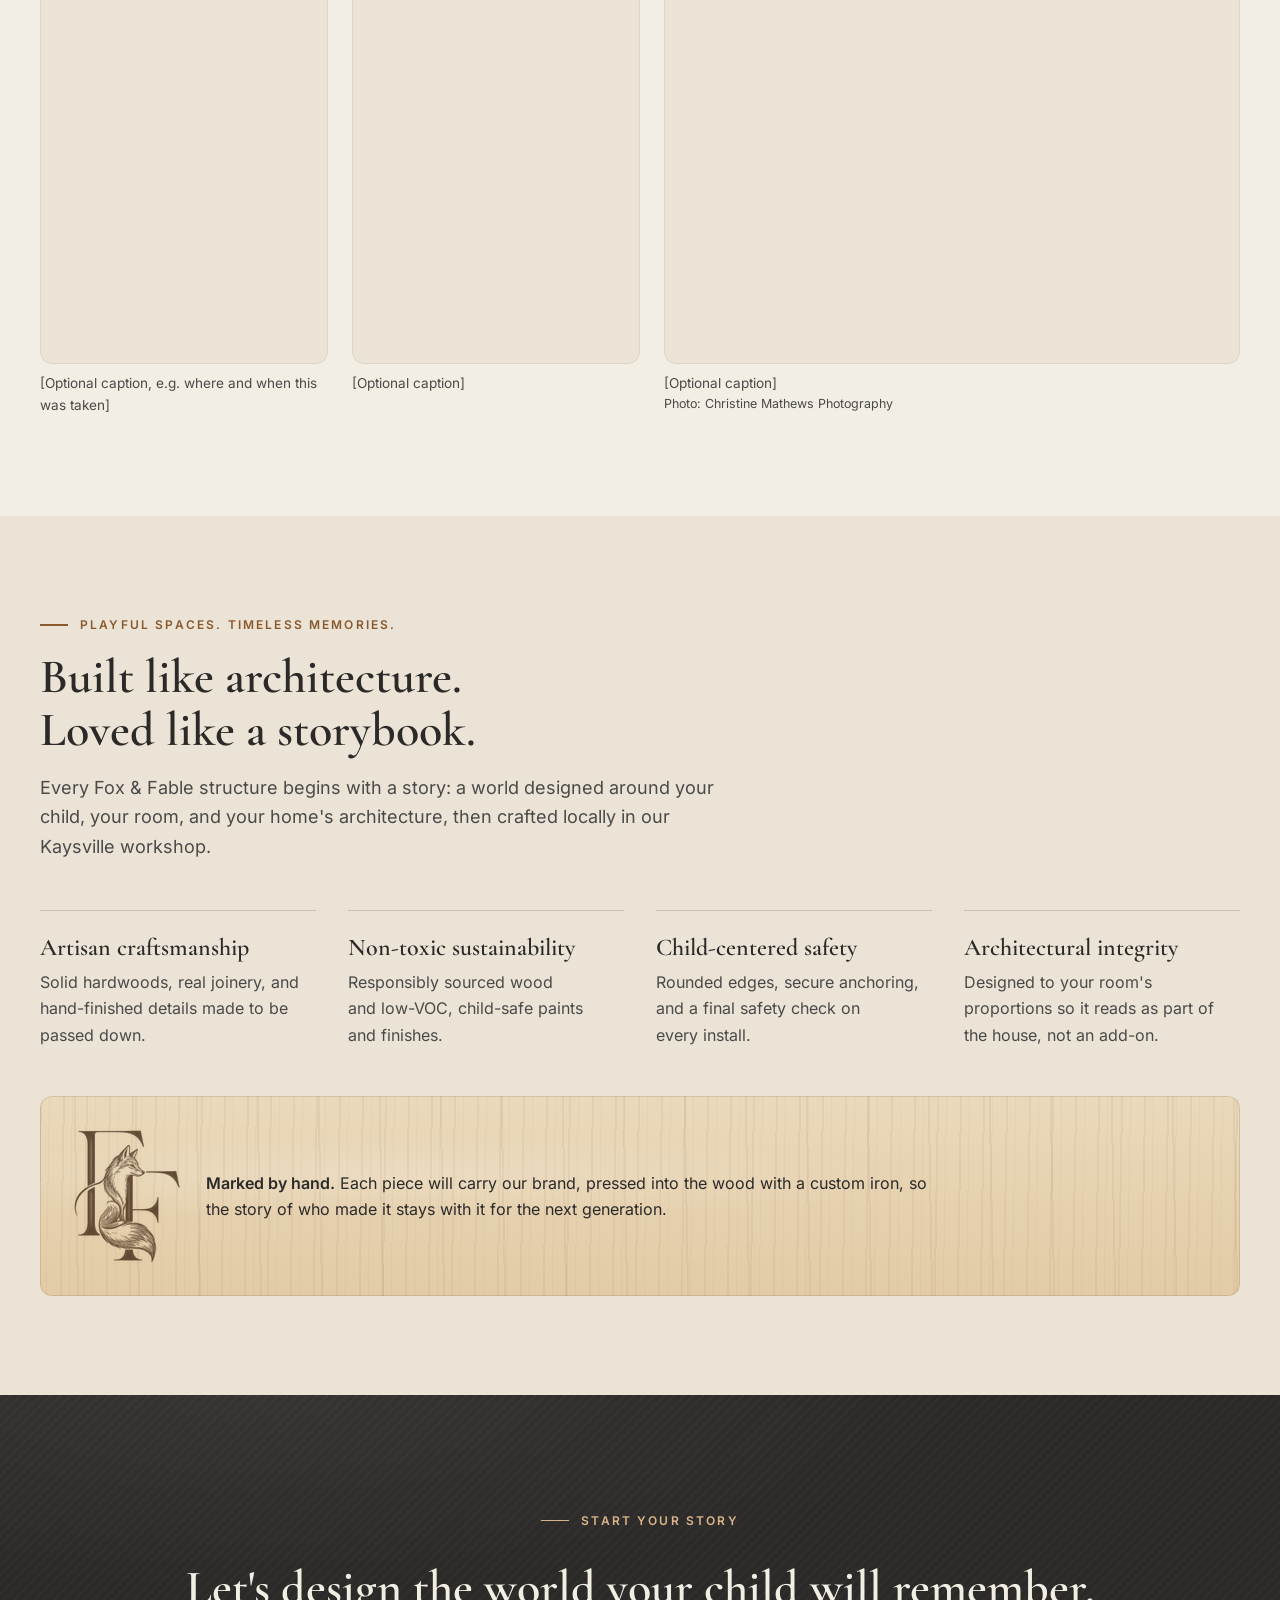
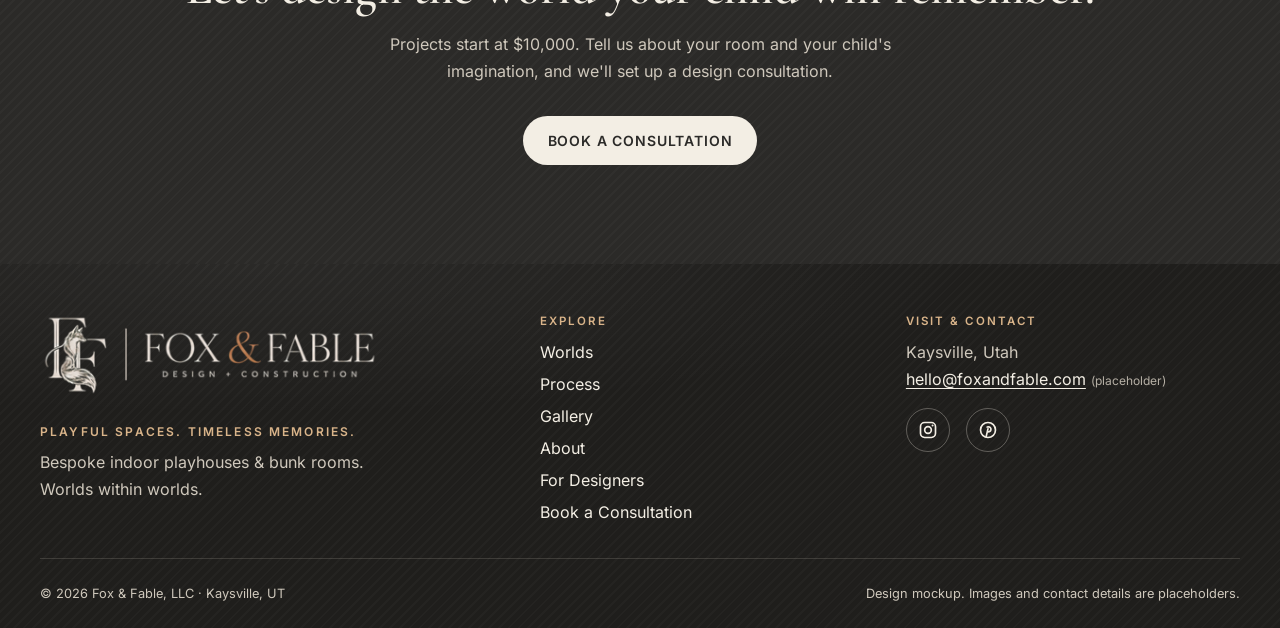
==== commit 6b1e6801: "Hero: bronze sign rendering of the logo, no caption - Replaces the logo lockup card in the hero visu" ====
--- a/about.html
+++ b/about.html
@@ -33,9 +33,9 @@
 
   <link rel="preload" href="assets/fonts/cormorant-garamond-latin.woff2" as="font" type="font/woff2" crossorigin>
   <link rel="preload" href="assets/fonts/inter-latin.woff2" as="font" type="font/woff2" crossorigin>
-  <link rel="stylesheet" href="css/styles.css?v=12">
+  <link rel="stylesheet" href="css/styles.css?v=13">
   <!-- Loaded (not deferred) so it can swap .no-js → .js before first paint; DOM work waits for DOMContentLoaded. -->
-  <script src="js/main.js?v=12"></script>
+  <script src="js/main.js?v=13"></script>
 </head>
 <body>
   <a class="skip-link" href="#main">Skip to main content</a>
--- a/css/styles.css
+++ b/css/styles.css
@@ -249,13 +249,12 @@
 .hero-actions { display: flex; flex-wrap: wrap; gap: var(--space-3); margin-top: var(--space-5); }
 .hero-note { margin-top: var(--space-4); font-size: var(--fs-300); color: var(--c-iron); }
 .hero-art { display: grid; gap: var(--space-2); justify-items: center; }
-/* Logo lockup on a cream card that matches the artwork's paper (#F0ECE5) */
-.logo-panel {
-  display: grid; place-items: center; width: 100%; max-width: 520px;
-  padding: 10% 6%; border-radius: var(--radius-lg); background: #f0ece5;
-  box-shadow: var(--shadow), inset 0 0 0 1px rgb(138 90 46 / 0.12);
-}
-.hero-logo { display: block; width: 100%; max-width: 460px; height: auto; }
+/* Hero sign rendering: shown whole (no crop) so the lettering is never cut off */
+.hero-art picture { display: block; width: 100%; max-width: 520px; }
+.hero-sign {
+  display: block; width: 100%; height: auto; border-radius: var(--radius-lg);
+  box-shadow: var(--shadow); background: #d9cbb4;
+}
 
 .page-hero { padding-block: var(--space-6) var(--space-5); }
 .page-hero .lede { max-width: 40rem; }
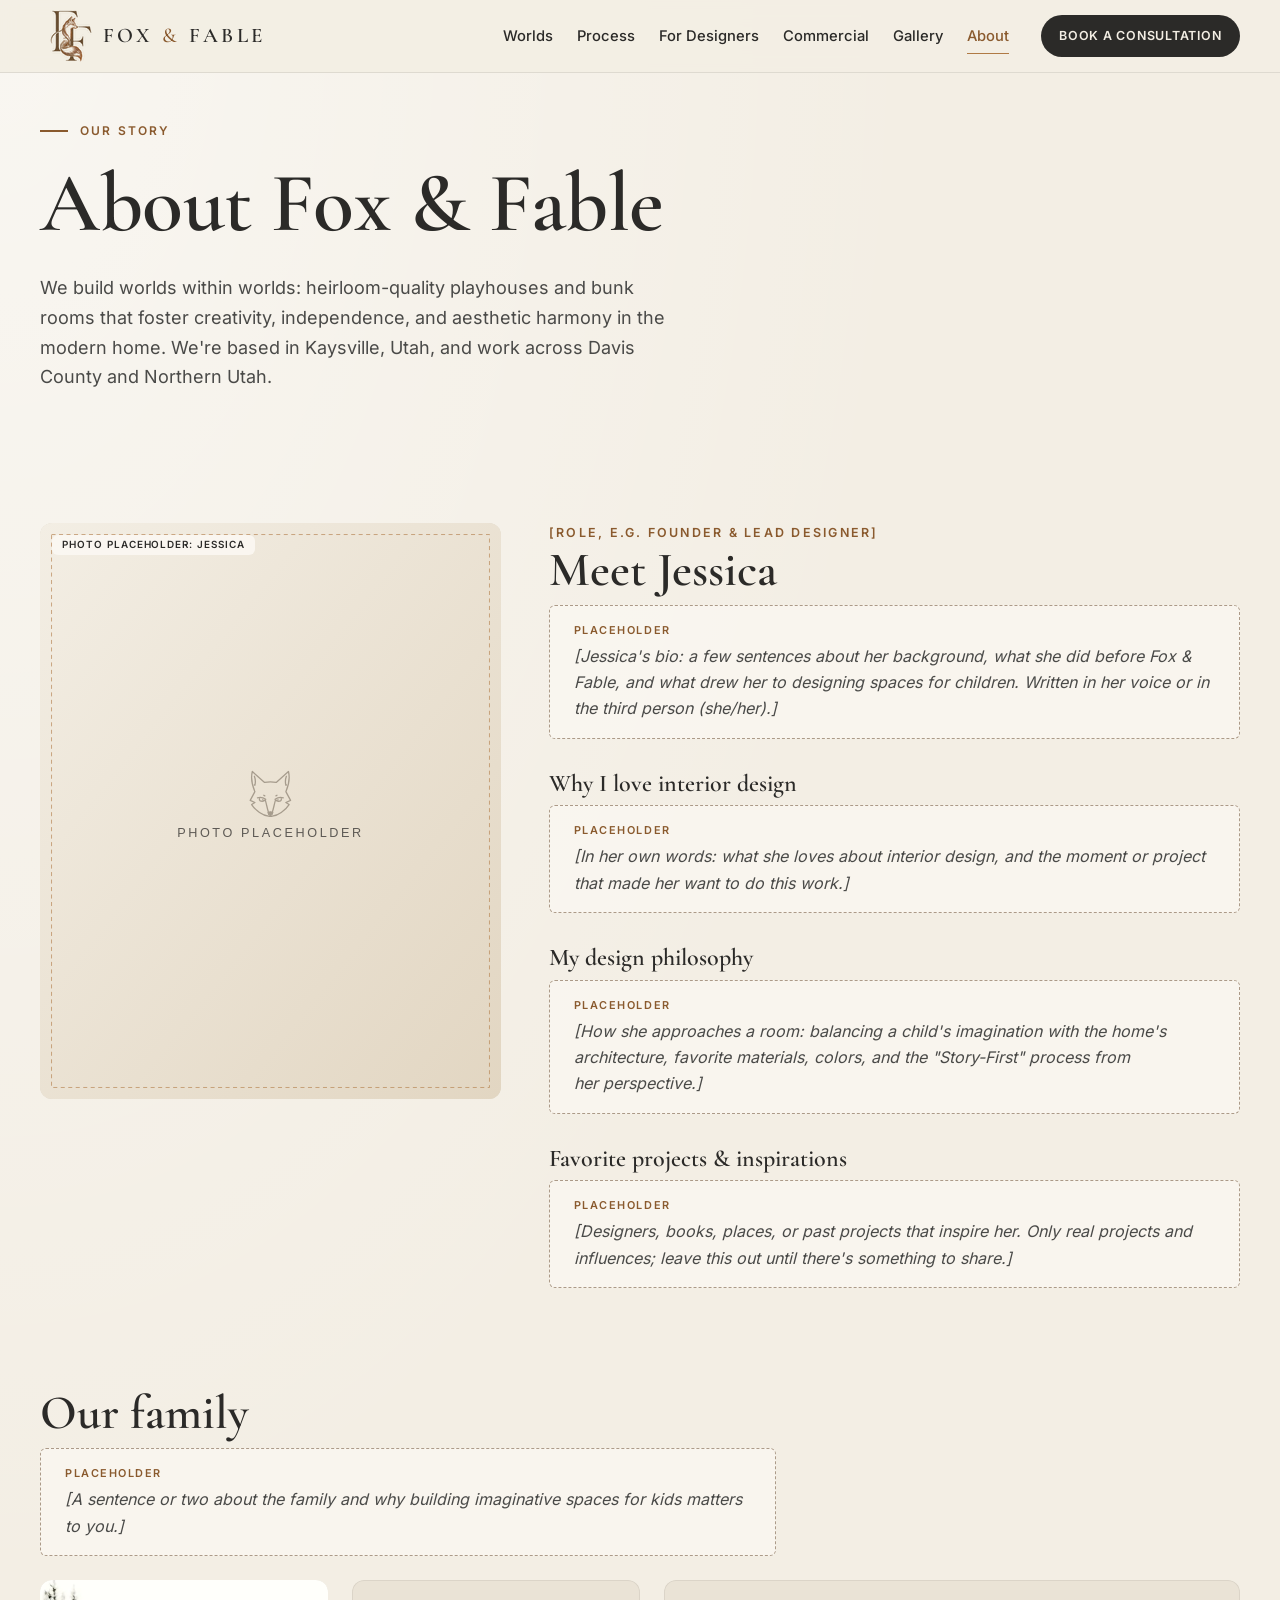
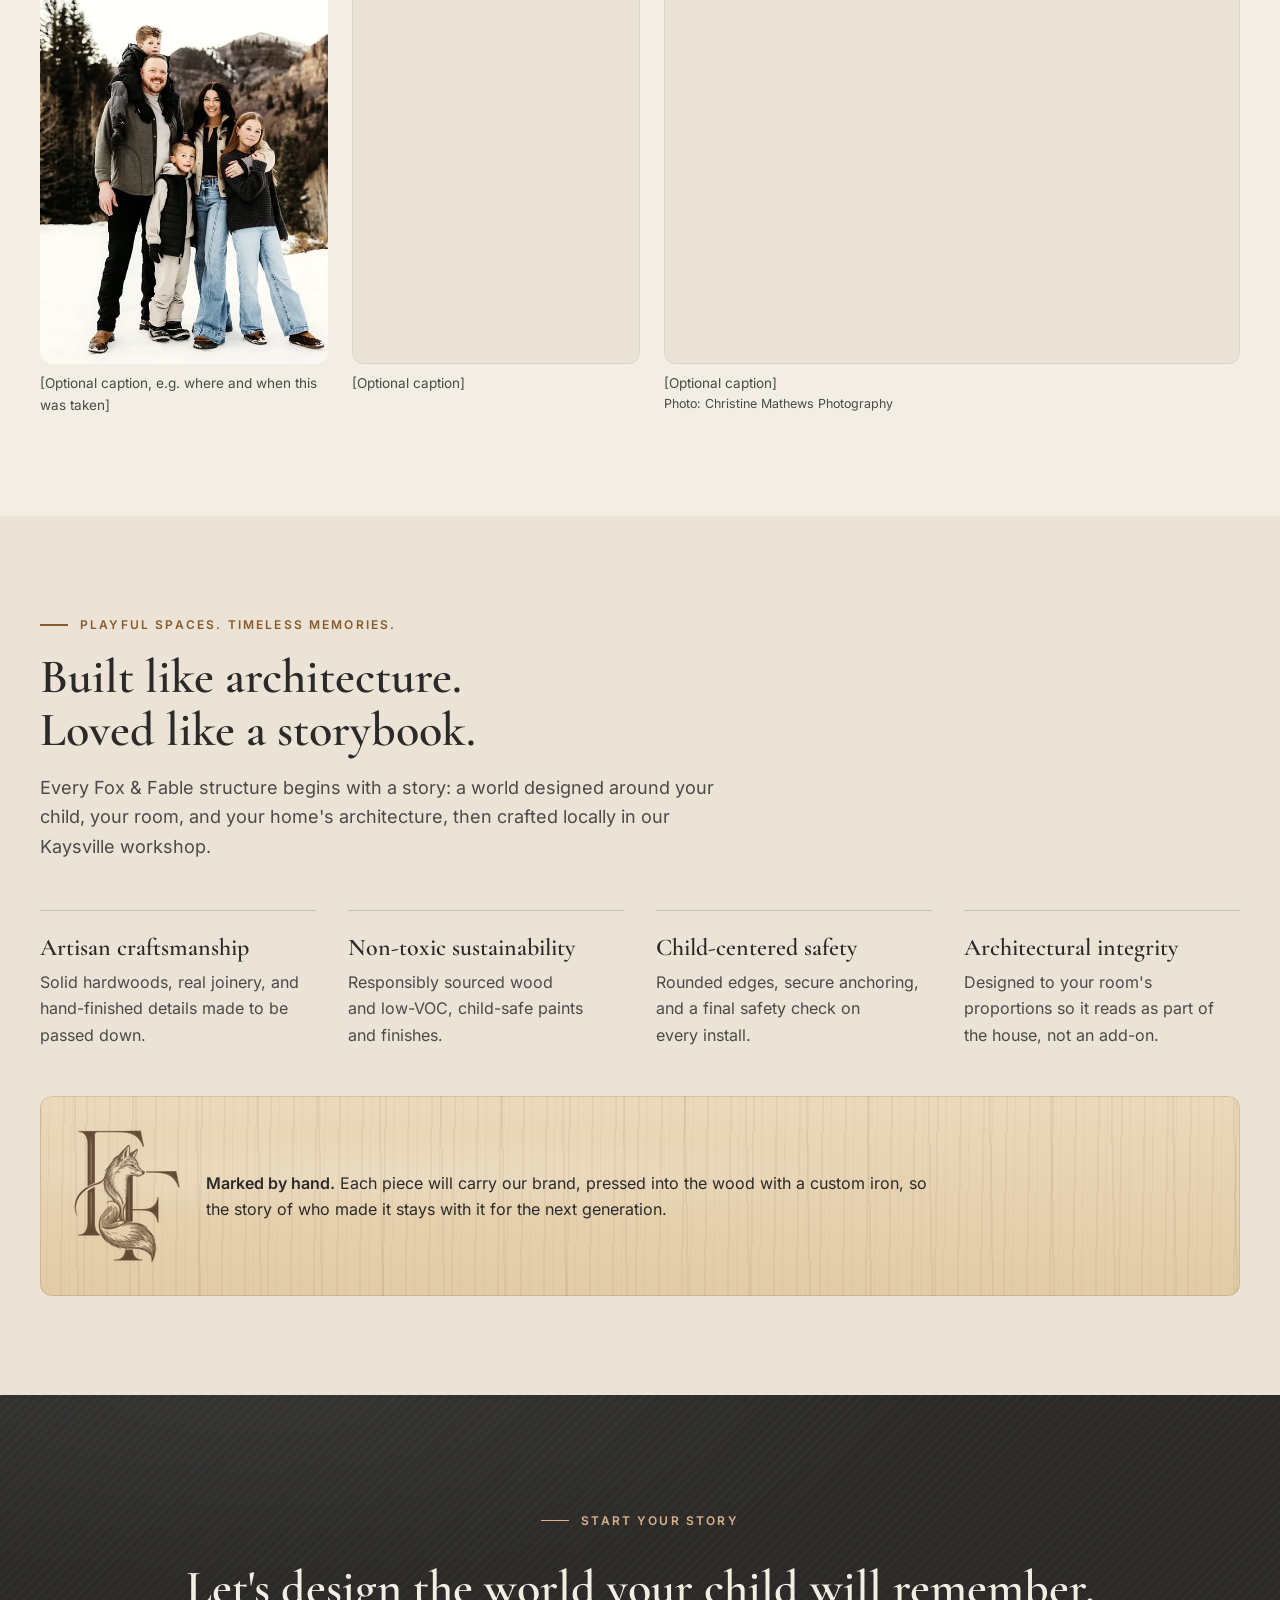
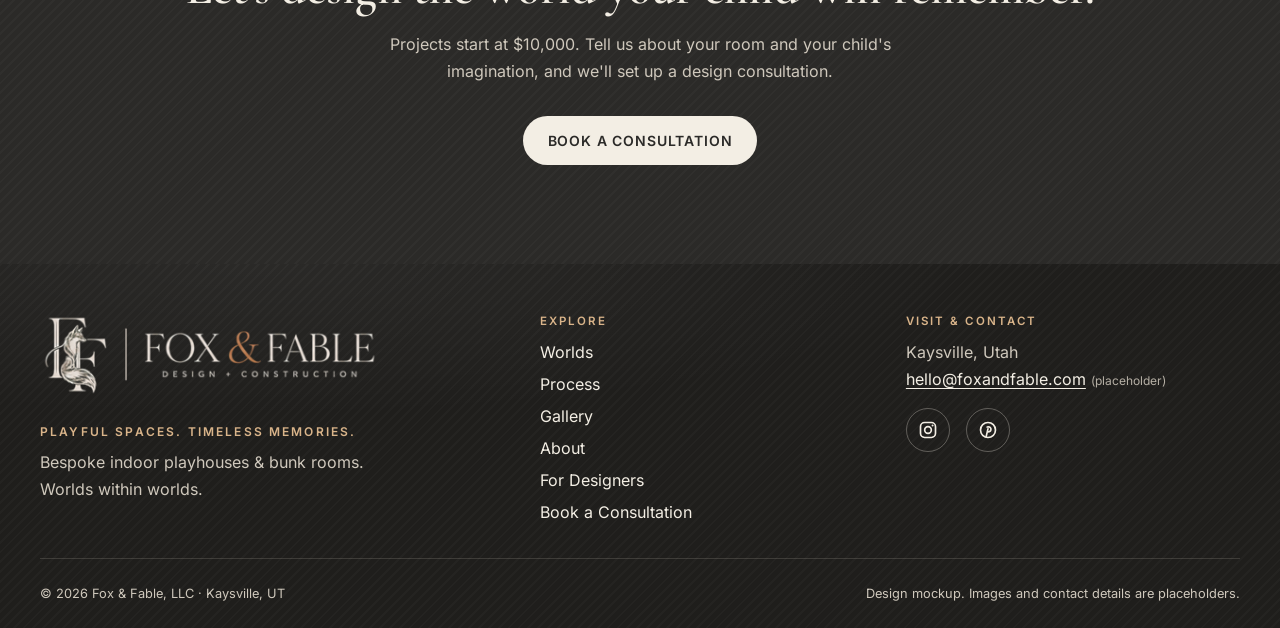
==== commit 8472037f: "Add noindex robots tag during mock-up phase" ====
--- a/about.html
+++ b/about.html
@@ -3,6 +3,8 @@
 <head>
   <meta charset="utf-8">
   <meta name="viewport" content="width=device-width, initial-scale=1">
+  <!-- Mock-up phase: keep out of search results. Remove at launch. -->
+  <meta name="robots" content="noindex, nofollow">
   <!-- Security: strict CSP. Everything (scripts, styles, fonts, images) is self-hosted.
        frame-ancestors cannot be set via <meta>; it is sent as an HTTP header in _headers. -->
   <meta http-equiv="Content-Security-Policy" content="default-src 'self'; script-src 'self'; style-src 'self'; font-src 'self'; img-src 'self' data:; media-src 'self'; connect-src 'self'; form-action 'none'; base-uri 'self'; object-src 'none'; manifest-src 'self'; upgrade-insecure-requests">
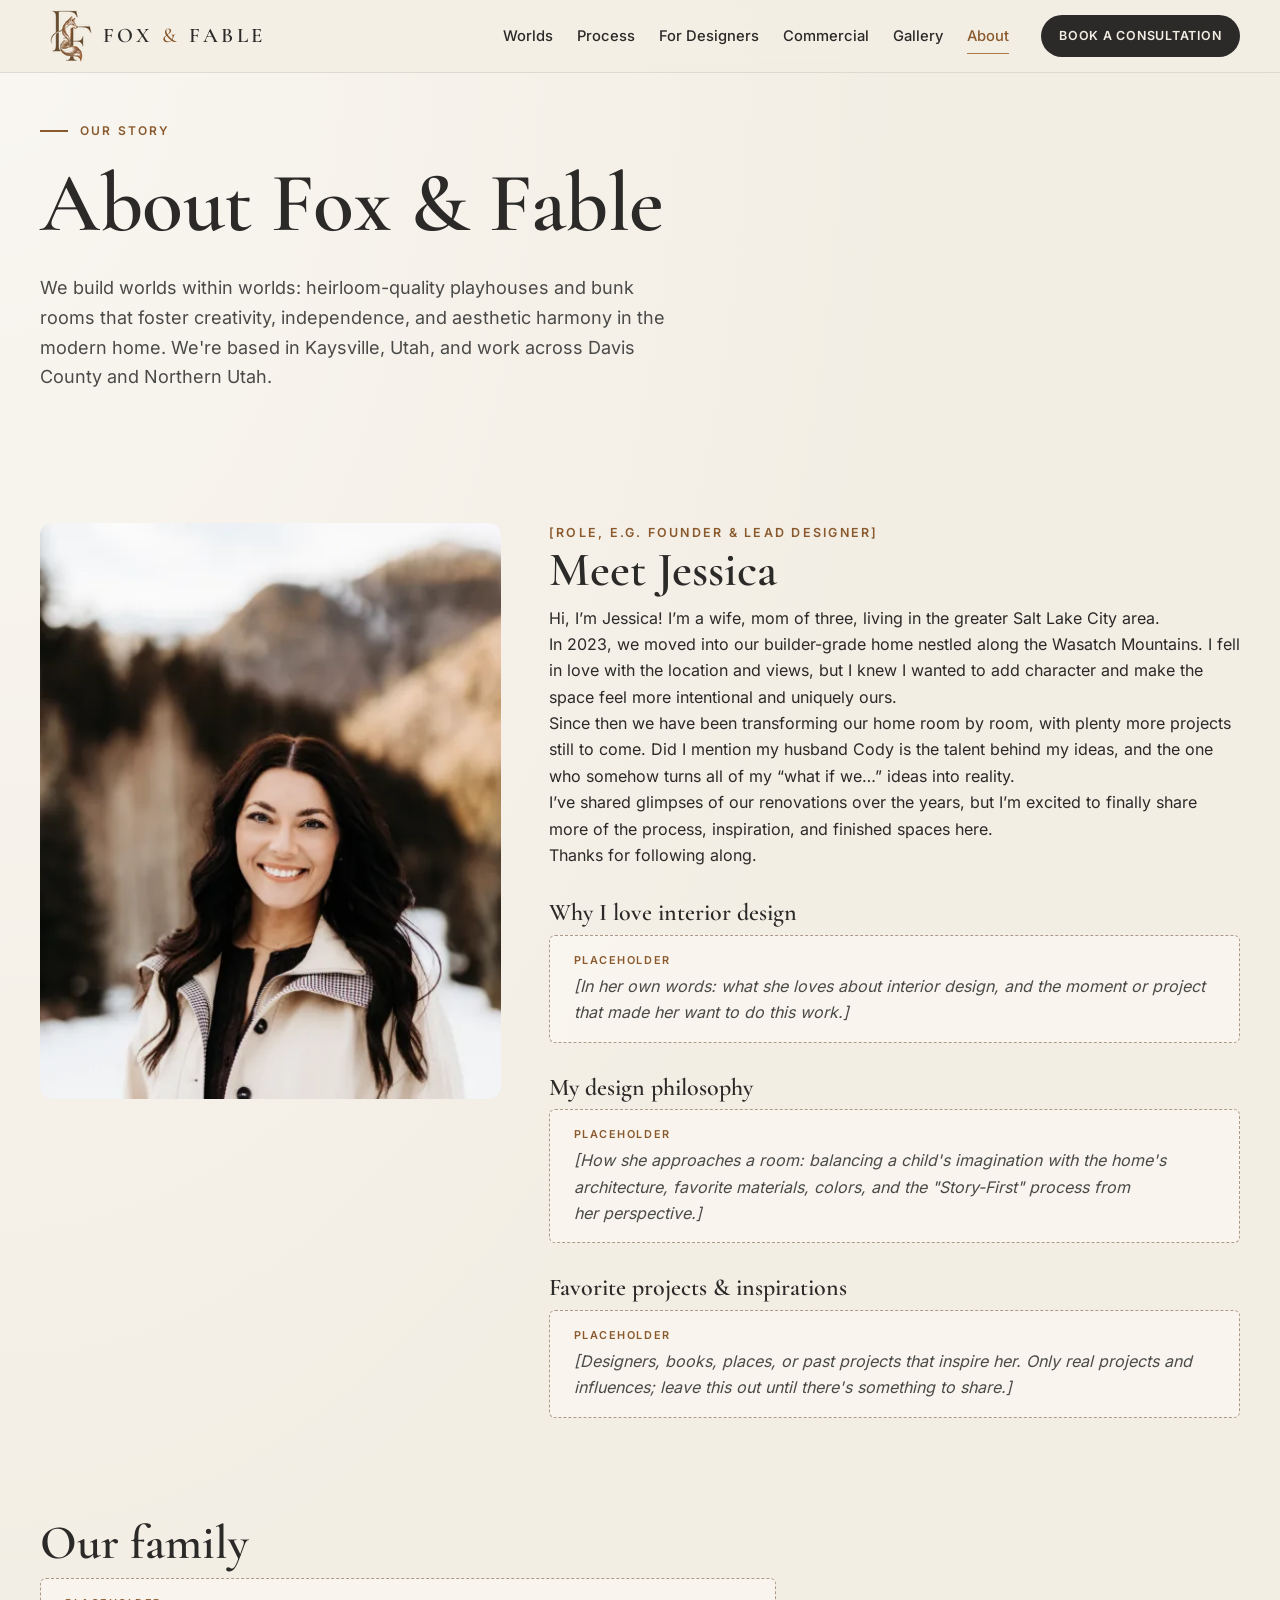
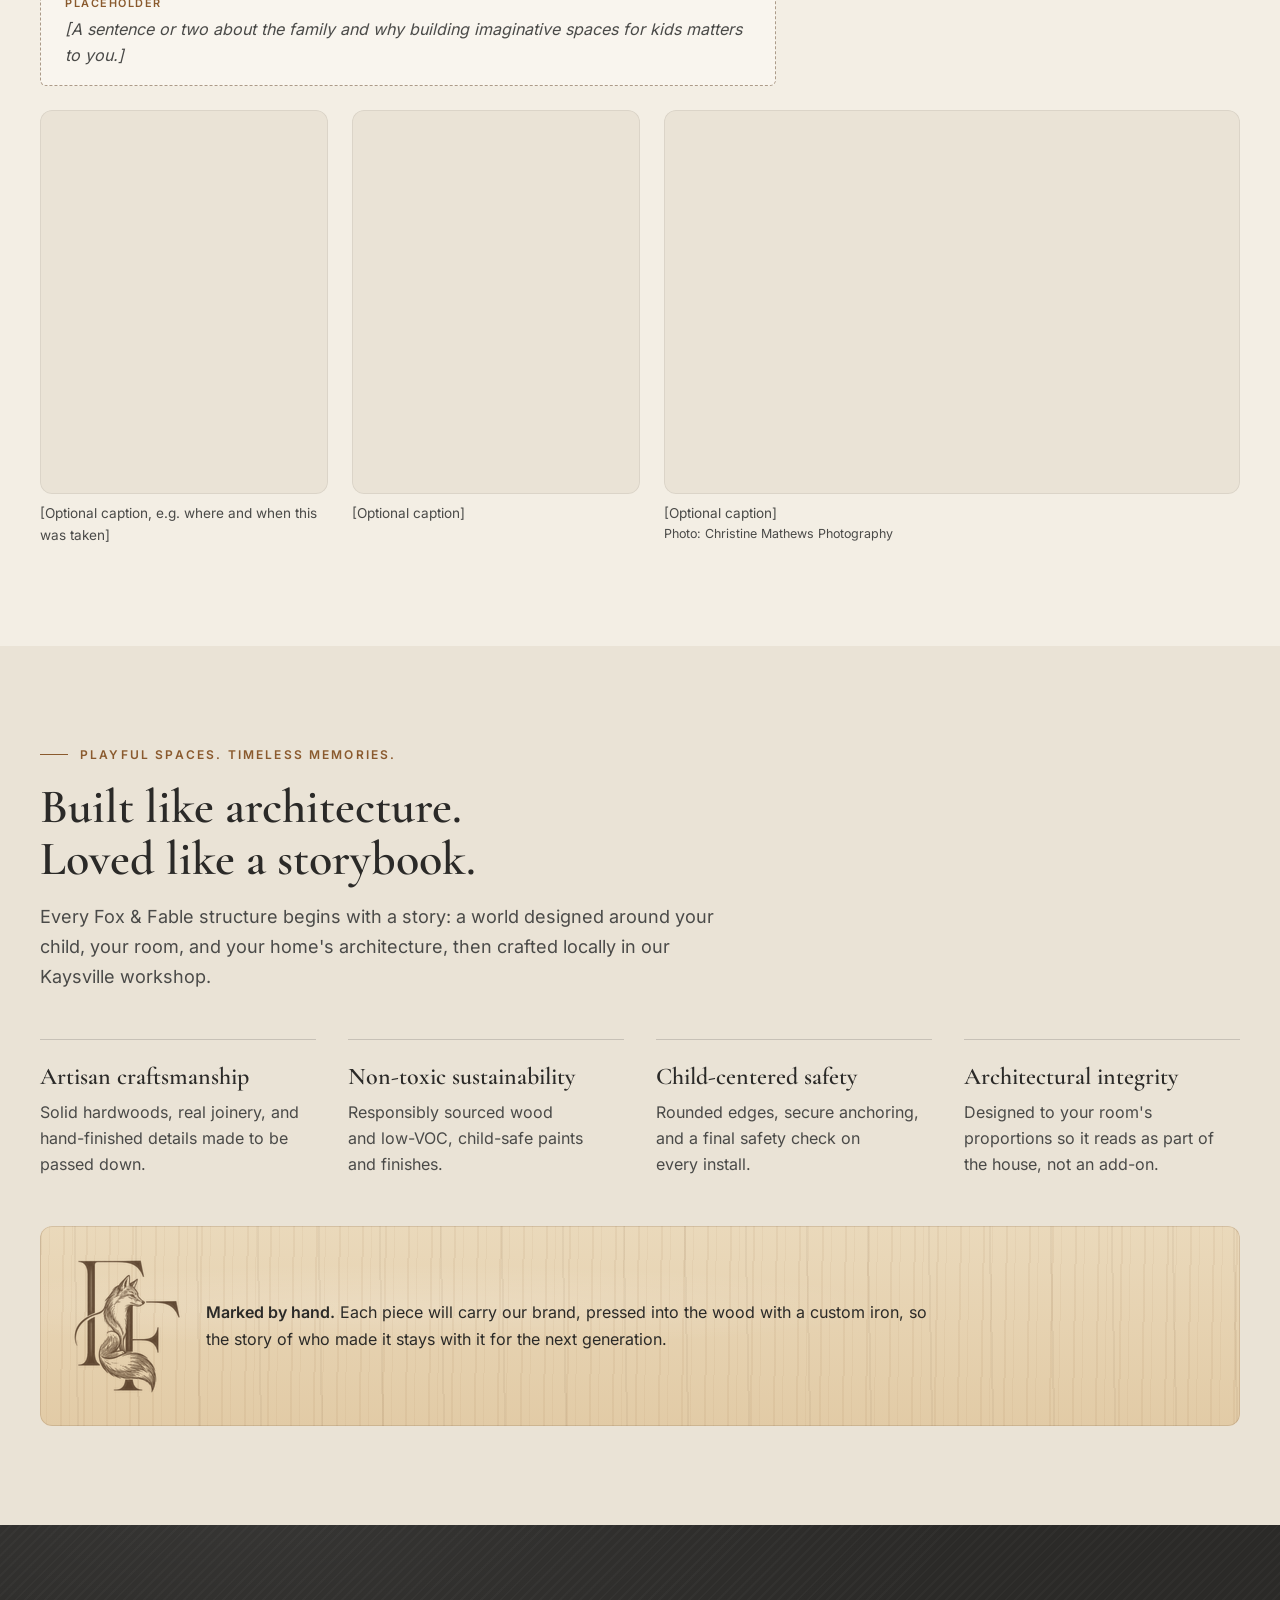
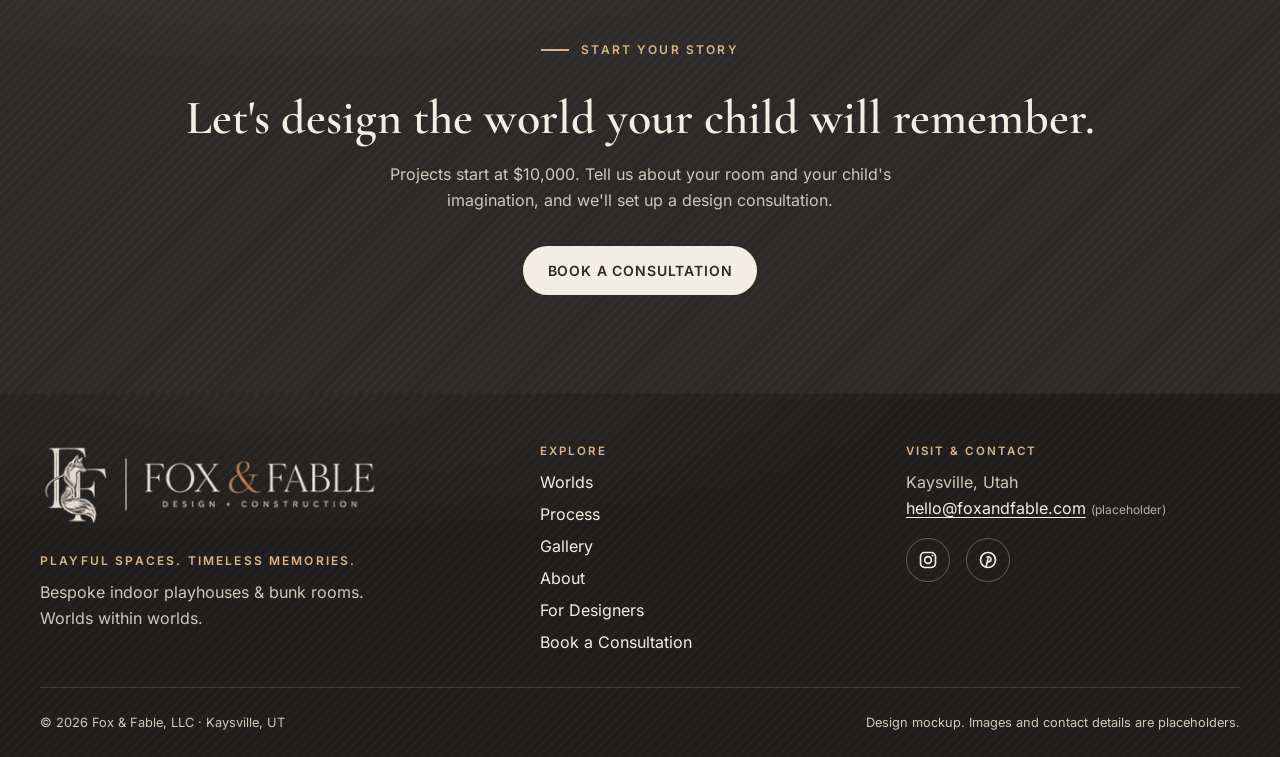
==== commit 4f9a2ab3: "About: add Jessica's photo and intro bio to Meet Jessica" ====
--- a/about.html
+++ b/about.html
@@ -84,16 +84,22 @@
     <section class="section founders" aria-label="The people behind Fox &amp; Fable">
       <div class="container">
 
-        <!-- Founder: Jessica (all copy below is placeholder for Jessica to write) -->
+        <!-- Founder: Jessica (photo and intro bio are real; the role line and the sections below are still placeholders) -->
         <article class="founder" aria-labelledby="jessica-title">
           <figure class="photo ratio-portrait">
-            <img src="assets/images/placeholders/portrait.svg" width="1600" height="2000" decoding="async" alt="Placeholder for a portrait of Jessica">
-            <span class="ph-label">Photo placeholder: Jessica</span>
+            <picture>
+              <source srcset="assets/images/about/jessica.webp" type="image/webp">
+              <img src="assets/images/about/jessica.jpg" width="456" height="570" decoding="async" alt="Jessica smiling outdoors in the snow, with the mountains behind her">
+            </picture>
           </figure>
           <div>
             <p class="founder-role">[Role, e.g. Founder &amp; Lead Designer]</p>
             <h2 id="jessica-title">Meet Jessica</h2>
-            <p class="prompt">[Jessica's bio: a few sentences about her background, what she did before Fox &amp; Fable, and what drew her to designing spaces for children. Written in her voice or in the third person (she/her).]</p>
+            <p>Hi, I’m Jessica! I’m a wife, mom of three, living in the greater Salt Lake City area.</p>
+            <p>In 2023, we moved into our builder-grade home nestled along the Wasatch Mountains. I fell in love with the location and views, but I knew I wanted to add character and make the space feel more intentional and uniquely ours.</p>
+            <p>Since then we have been transforming our home room by room, with plenty more projects still to come. Did I mention my husband Cody is the talent behind my ideas, and the one who somehow turns all of my “what if we…” ideas into reality.</p>
+            <p>I’ve shared glimpses of our renovations over the years, but I’m excited to finally share more of the process, inspiration, and finished spaces here.</p>
+            <p>Thanks for following along.</p>
 
             <h3>Why I love interior design</h3>
             <p class="prompt">[In her own words: what she loves about interior design, and the moment or project that made her want to do this work.]</p>
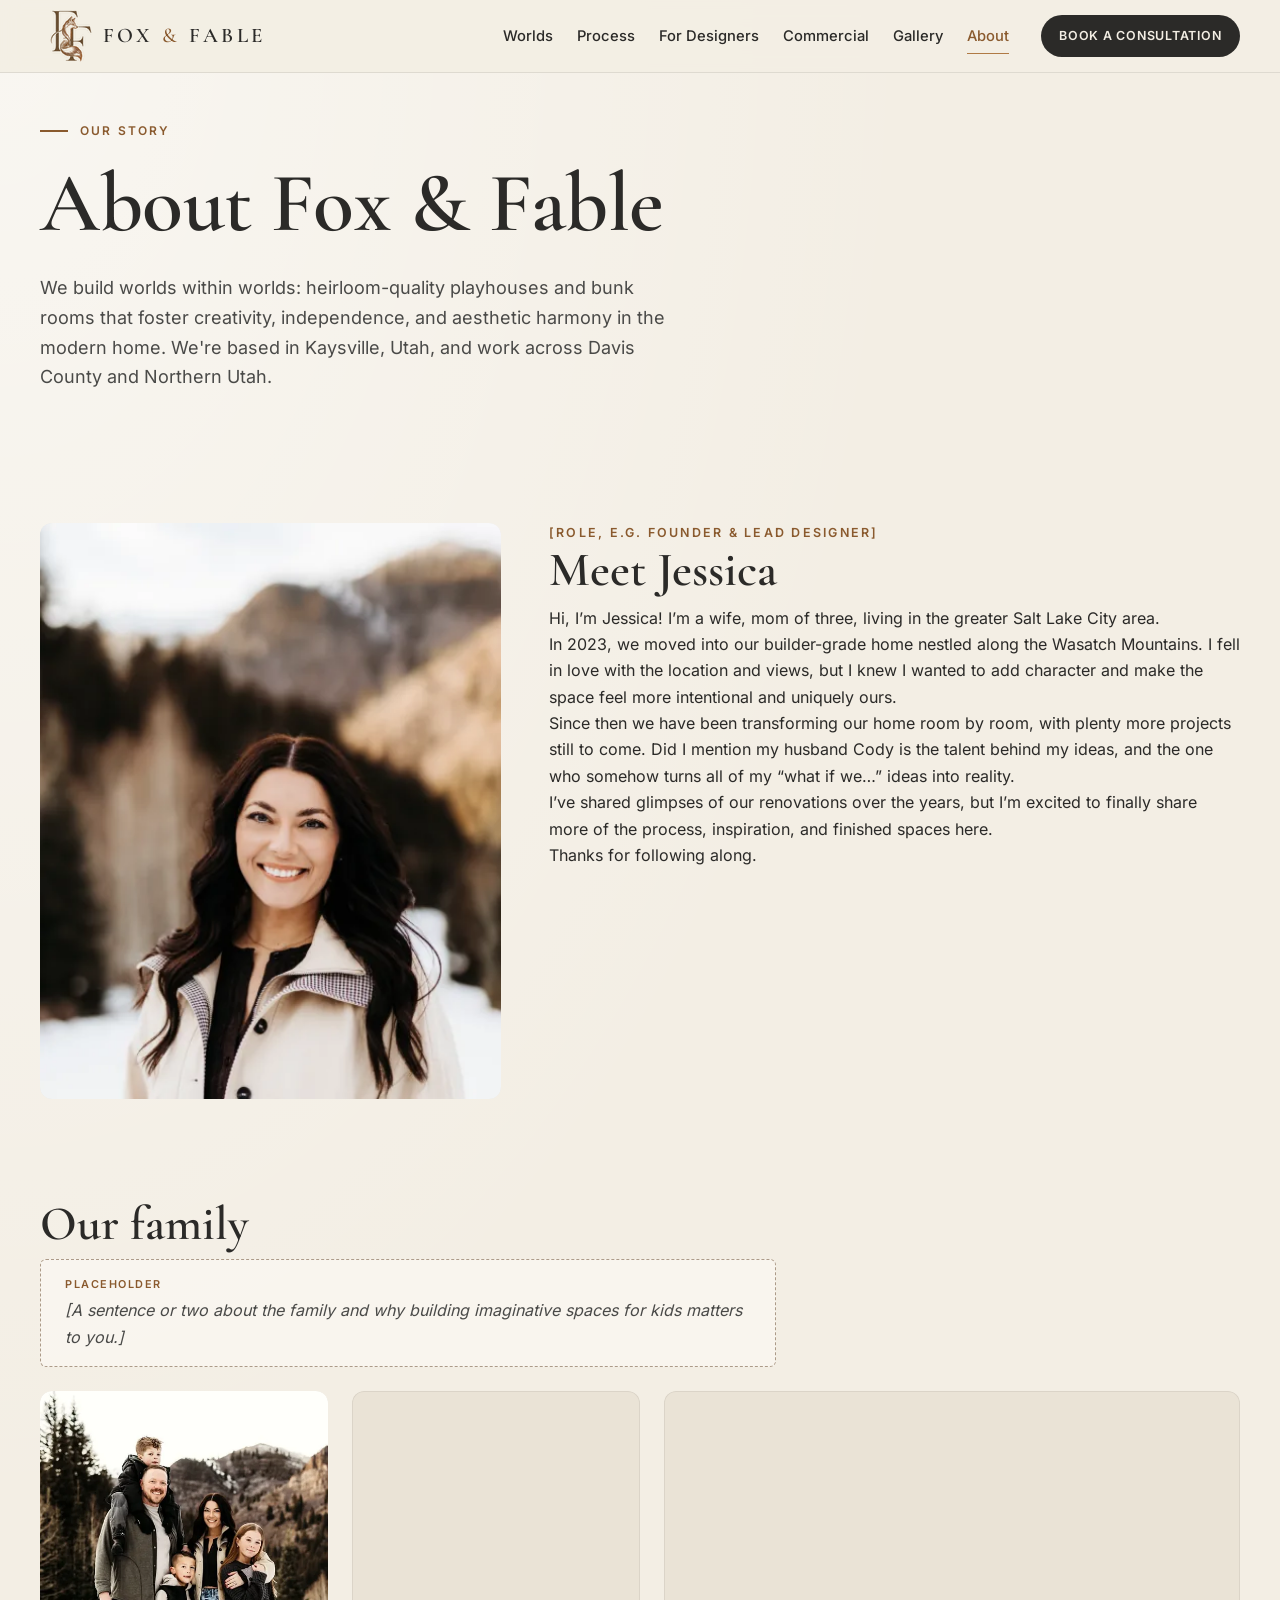
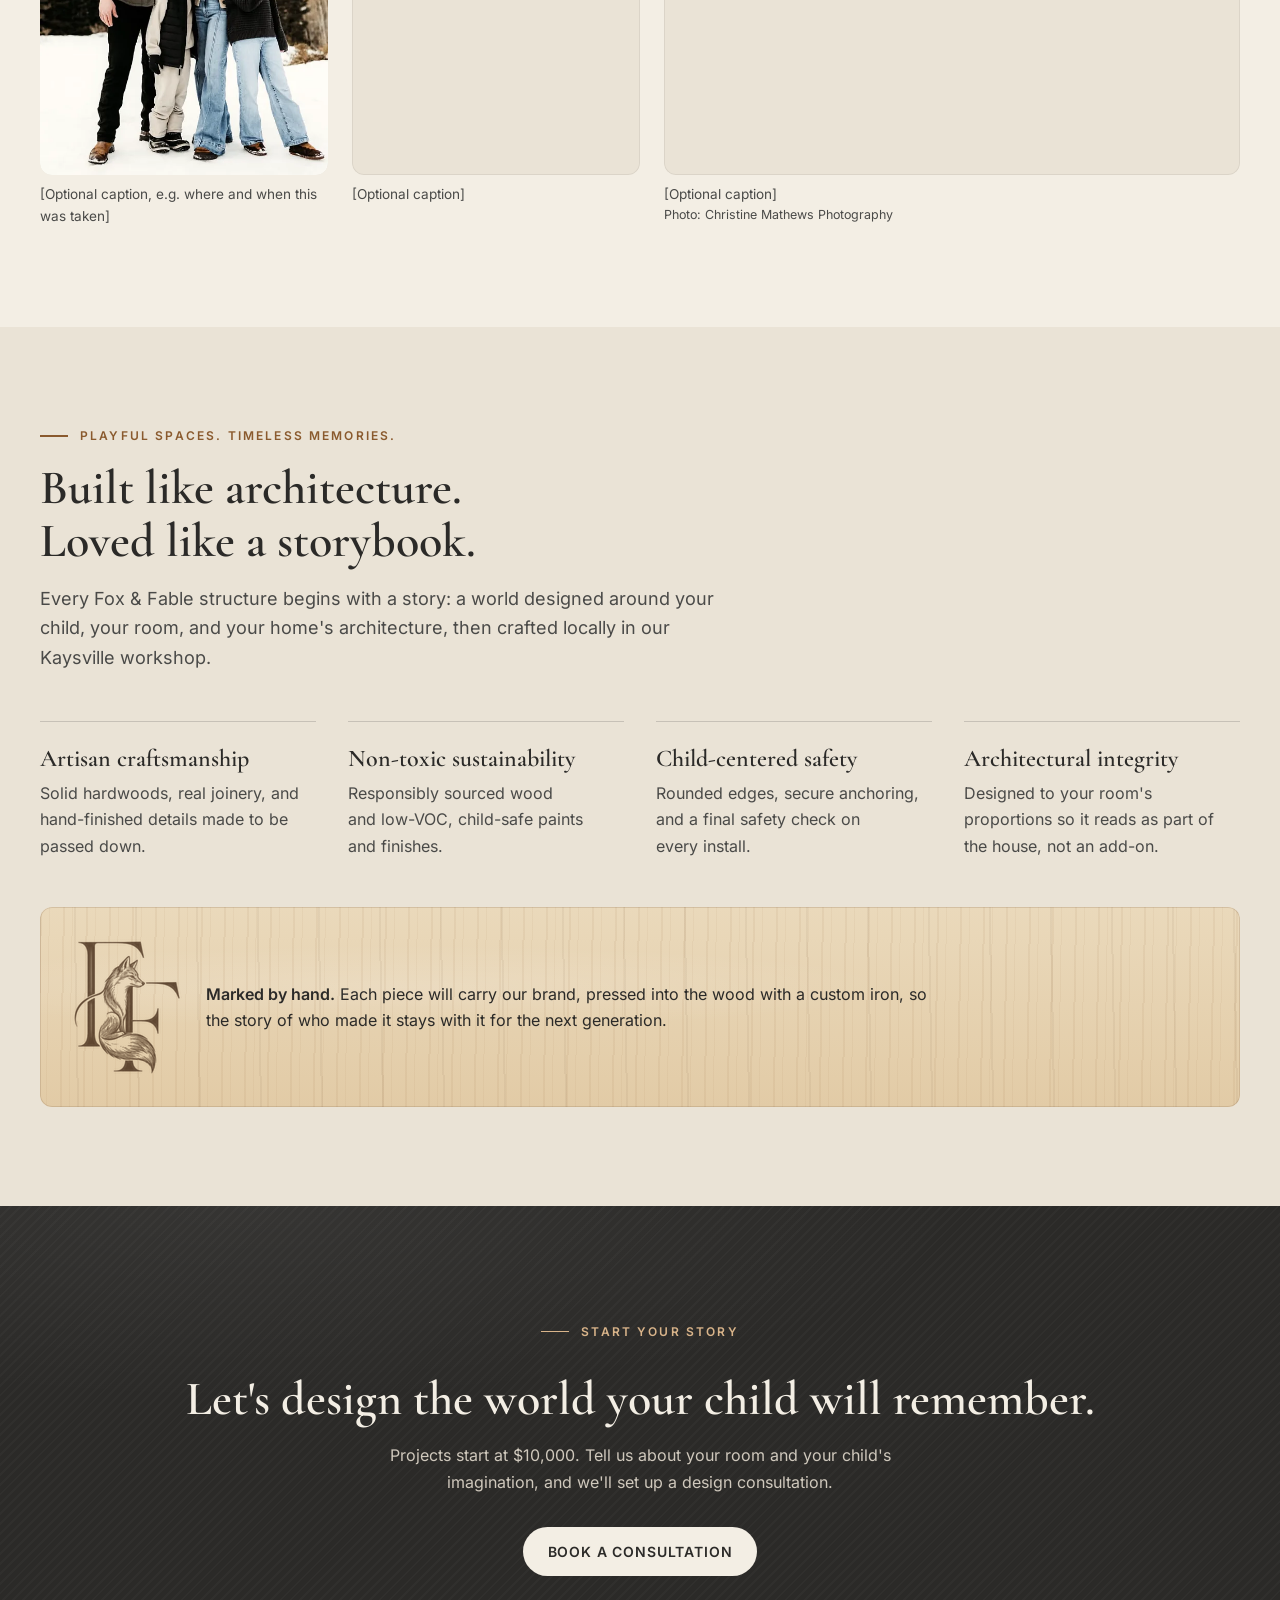
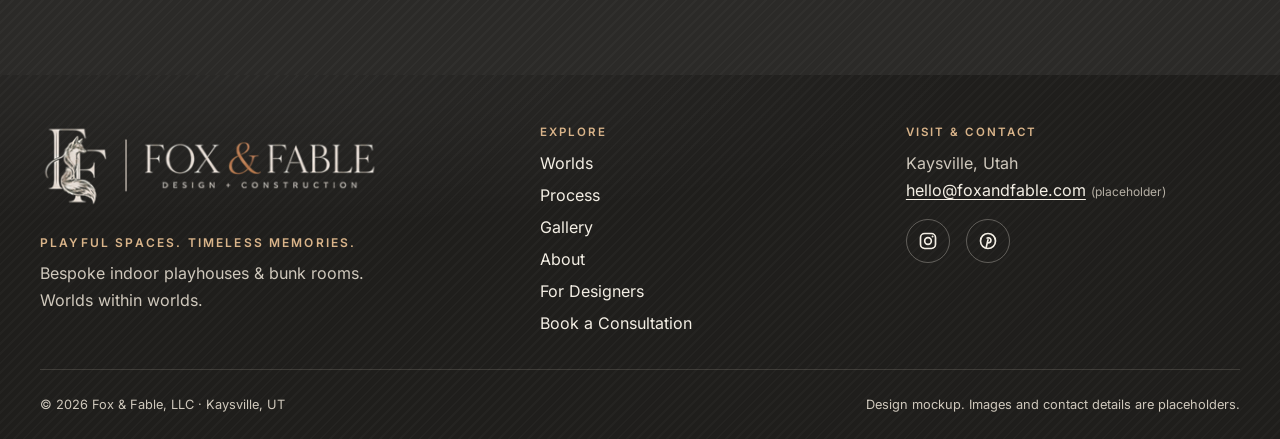
==== commit 4dd7fbc0: "About: temporarily hide Meet Jessica placeholder subsections" ====
--- a/about.html
+++ b/about.html
@@ -101,14 +101,15 @@
             <p>I’ve shared glimpses of our renovations over the years, but I’m excited to finally share more of the process, inspiration, and finished spaces here.</p>
             <p>Thanks for following along.</p>
 
-            <h3>Why I love interior design</h3>
-            <p class="prompt">[In her own words: what she loves about interior design, and the moment or project that made her want to do this work.]</p>
-
-            <h3>My design philosophy</h3>
-            <p class="prompt">[How she approaches a room: balancing a child's imagination with the home's architecture, favorite materials, colors, and the "Story-First" process from her perspective.]</p>
-
-            <h3>Favorite projects &amp; inspirations</h3>
-            <p class="prompt">[Designers, books, places, or past projects that inspire her. Only real projects and influences; leave this out until there's something to share.]</p>
+            <!-- hidden 2026-10-20 per Cody; remove hidden from the three h3/p pairs below to restore -->
+            <h3 hidden>Why I love interior design</h3>
+            <p class="prompt" hidden>[In her own words: what she loves about interior design, and the moment or project that made her want to do this work.]</p>
+
+            <h3 hidden>My design philosophy</h3>
+            <p class="prompt" hidden>[How she approaches a room: balancing a child's imagination with the home's architecture, favorite materials, colors, and the "Story-First" process from her perspective.]</p>
+
+            <h3 hidden>Favorite projects &amp; inspirations</h3>
+            <p class="prompt" hidden>[Designers, books, places, or past projects that inspire her. Only real projects and influences; leave this out until there's something to share.]</p>
           </div>
         </article>
 
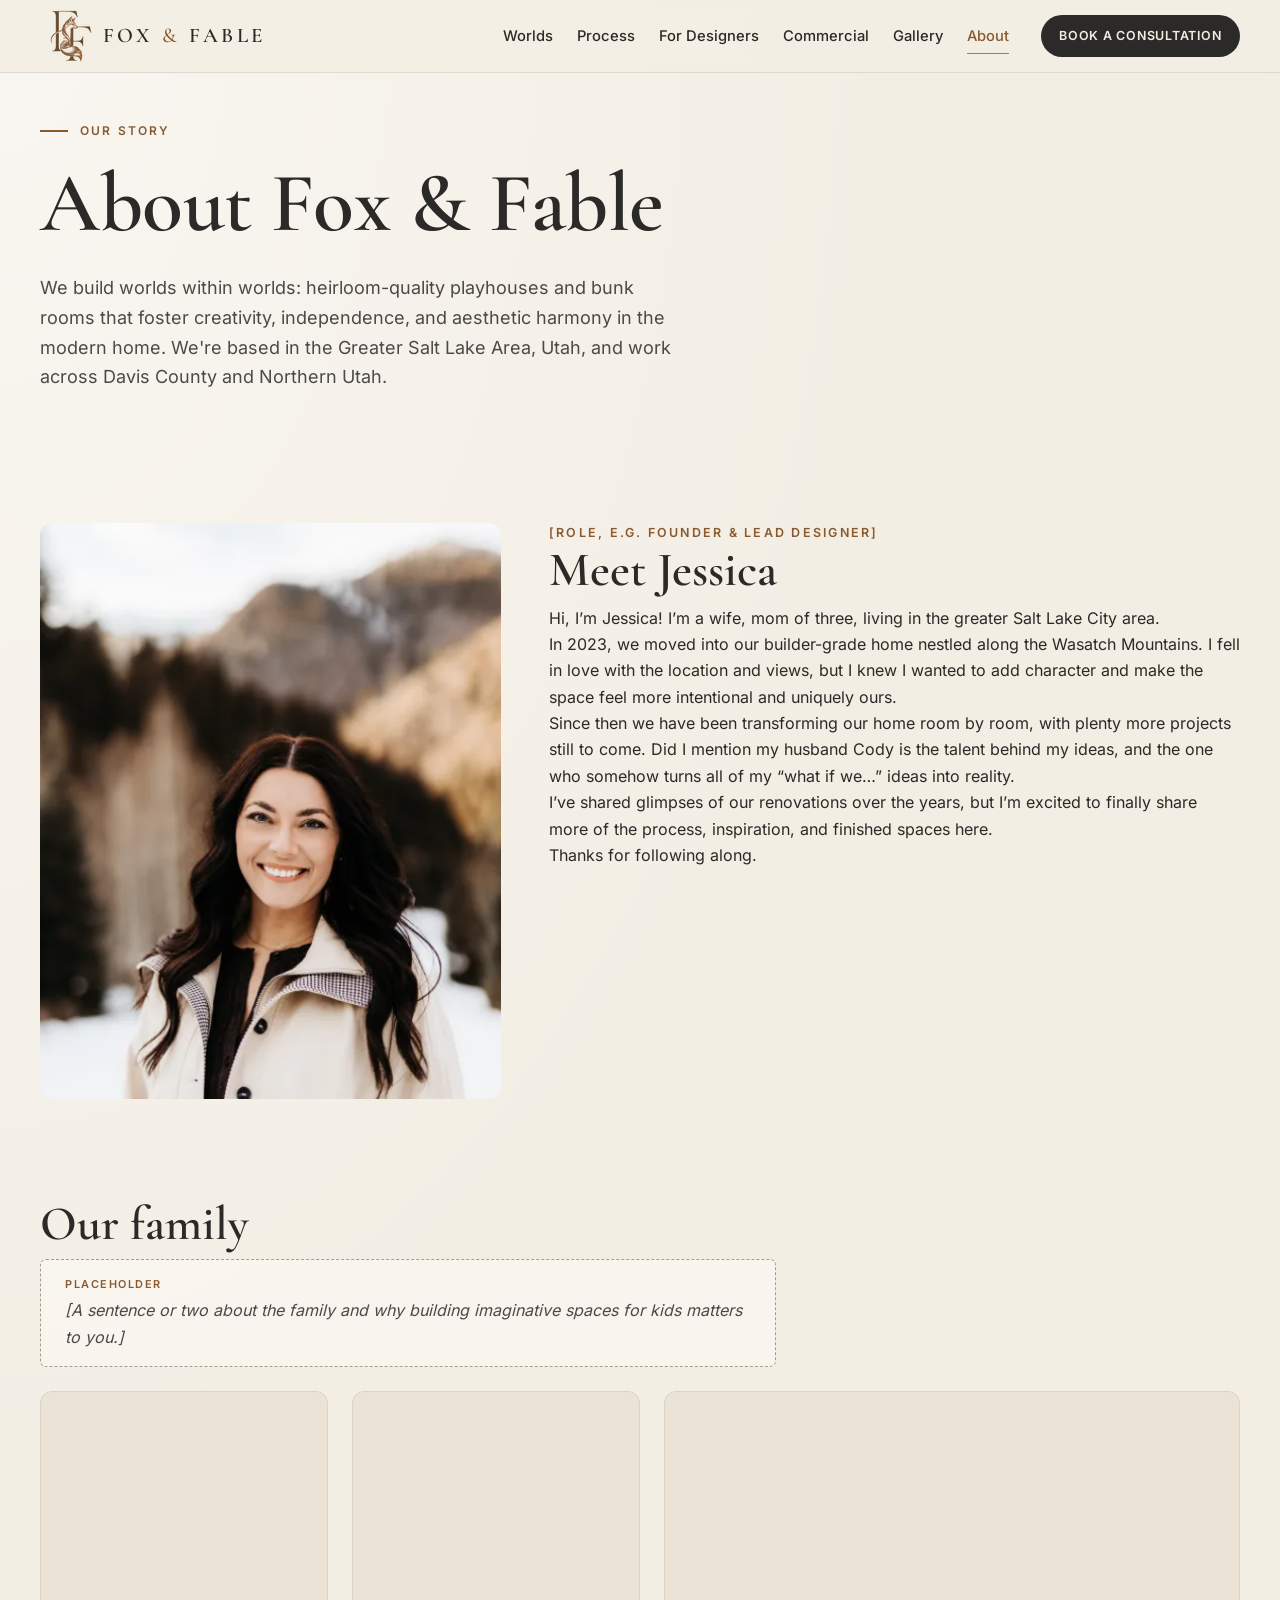
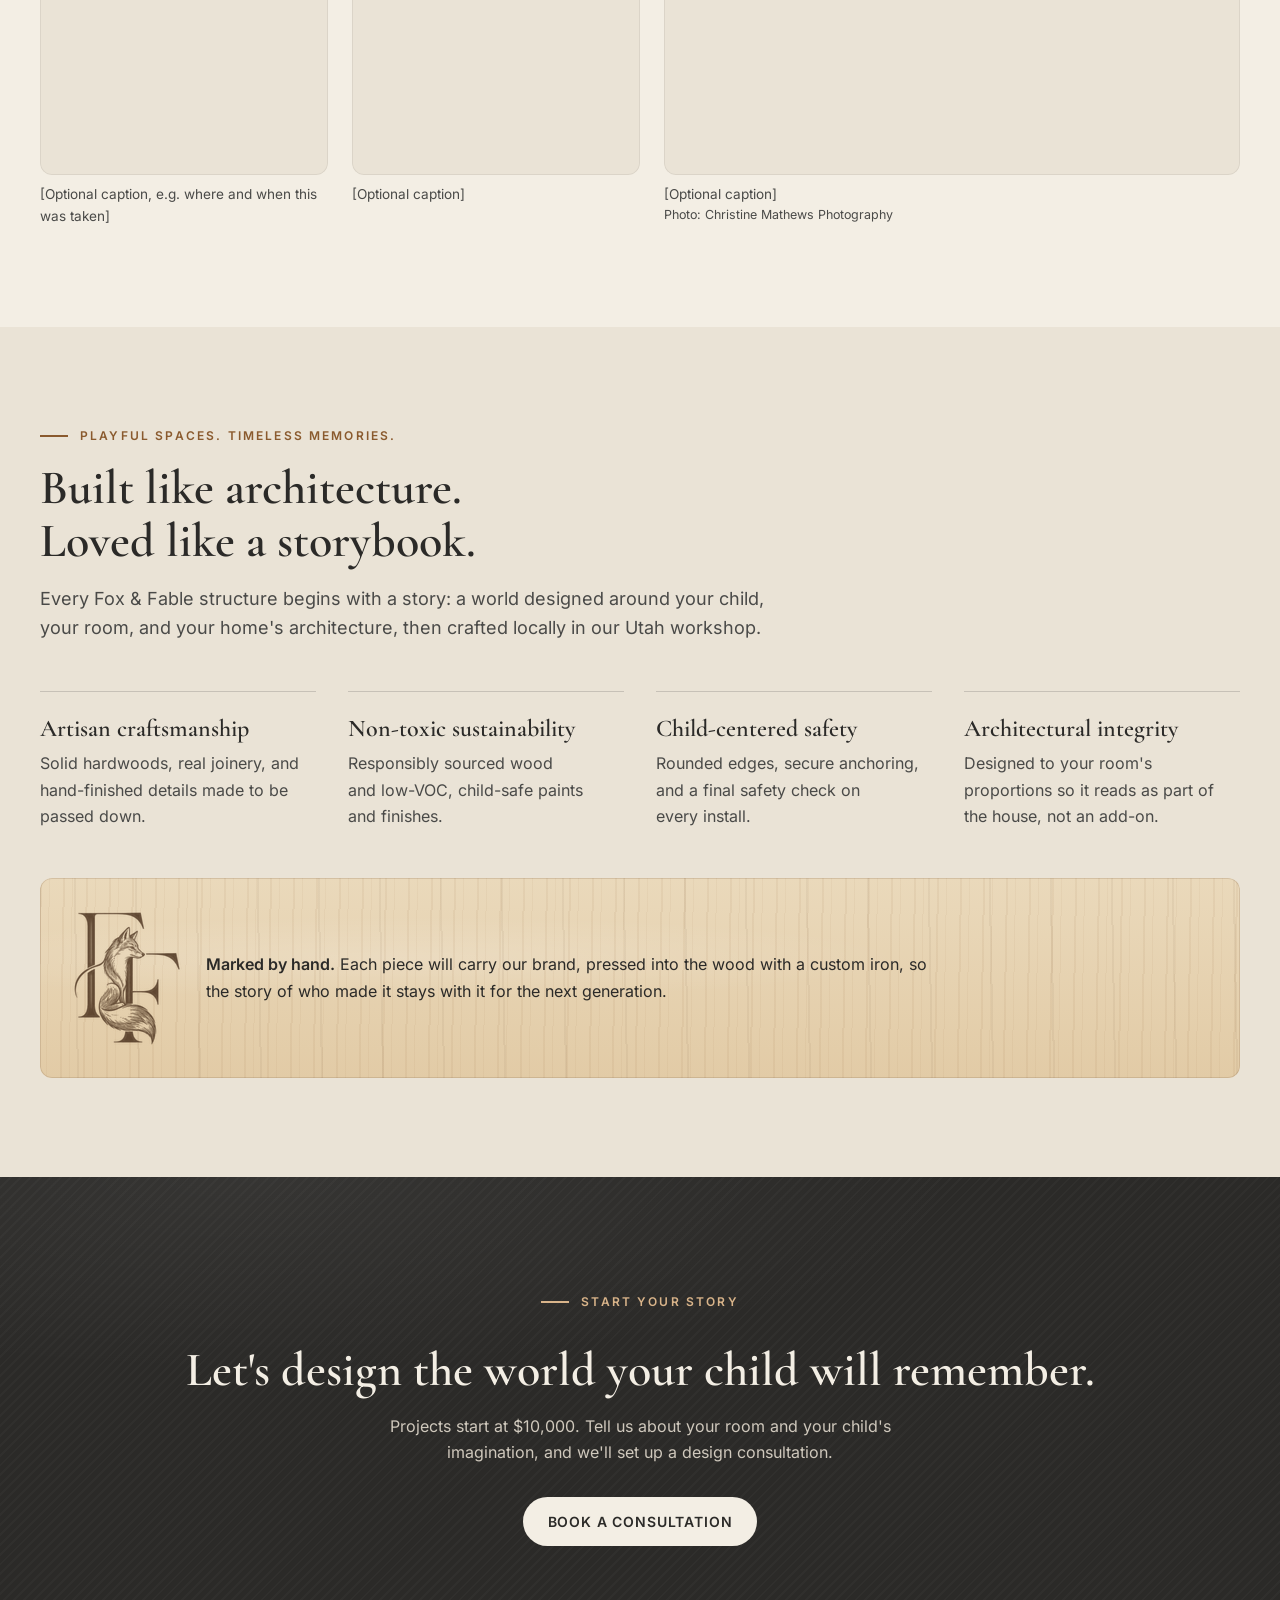
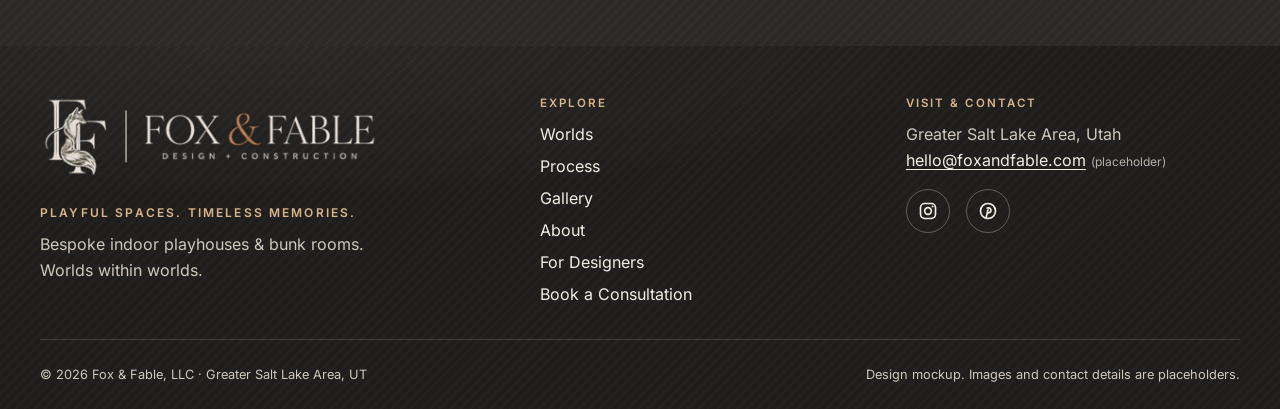
==== commit 3757a5d9: "Replace remaining Kaysville mentions with Greater Salt Lake Area, Utah" ====
--- a/about.html
+++ b/about.html
@@ -9,8 +9,8 @@
        frame-ancestors cannot be set via <meta>; it is sent as an HTTP header in _headers. -->
   <meta http-equiv="Content-Security-Policy" content="default-src 'self'; script-src 'self'; style-src 'self'; font-src 'self'; img-src 'self' data:; media-src 'self'; connect-src 'self'; form-action 'none'; base-uri 'self'; object-src 'none'; manifest-src 'self'; upgrade-insecure-requests">
   <meta name="referrer" content="strict-origin-when-cross-origin">
-  <title>Our Story | About Fox &amp; Fable, Kaysville UT</title>
-  <meta name="description" content="Meet the family behind Fox &amp; Fable, a Kaysville, Utah design-build studio creating heirloom-quality indoor playhouses and bunk rooms.">
+  <title>Our Story | About Fox &amp; Fable, Greater Salt Lake Area UT</title>
+  <meta name="description" content="Meet the family behind Fox &amp; Fable, a design-build studio in the Greater Salt Lake Area, Utah, creating heirloom-quality indoor playhouses and bunk rooms.">
   <meta name="theme-color" content="#2B2A28">
   <link rel="canonical" href="https://www.foxandfable.com/about.html">
 
@@ -76,7 +76,7 @@
       <div class="container">
         <p class="eyebrow">Our Story</p>
         <h1 id="about-title">About Fox &amp; Fable</h1>
-        <p class="lede">We build worlds within worlds: heirloom-quality playhouses and bunk rooms that foster creativity, independence, and aesthetic harmony in the modern home. We're based in Kaysville, Utah, and work across Davis County and Northern Utah.</p>
+        <p class="lede">We build worlds within worlds: heirloom-quality playhouses and bunk rooms that foster creativity, independence, and aesthetic harmony in the modern home. We're based in the Greater Salt&nbsp;Lake Area,&nbsp;Utah, and work across Davis County and Northern Utah.</p>
       </div>
     </section>
 
@@ -150,7 +150,7 @@
         <header class="section-head">
           <p class="eyebrow">Playful Spaces. Timeless Memories.</p>
           <h2 id="story-title">Built like architecture. Loved like a storybook.</h2>
-          <p>Every Fox &amp; Fable structure begins with a story: a world designed around your child, your room, and your home's architecture, then crafted locally in our Kaysville workshop.</p>
+          <p>Every Fox &amp; Fable structure begins with a story: a world designed around your child, your room, and your home's architecture, then crafted locally in our Utah workshop.</p>
         </header>
         <ul class="value-grid list-reset">
           <li class="value"><h3>Artisan craftsmanship</h3><p>Solid hardwoods, real joinery, and hand-finished details made to be passed down.</p></li>
@@ -200,7 +200,7 @@
       <div>
         <p class="footer-heading">Visit &amp; contact</p>
         <address class="footer-contact">
-          Kaysville, Utah<br>
+          Greater Salt&nbsp;Lake Area,&nbsp;Utah<br>
           <a href="mailto:hello@foxandfable.com">hello@foxandfable.com</a> <span class="placeholder-inline">(placeholder)</span>
         </address>
         <ul class="social list-reset">
@@ -214,7 +214,7 @@
       </div>
     </div>
     <div class="container footer-base">
-      <p>© <span id="year">2026</span> Fox &amp; Fable, LLC · Kaysville, UT</p>
+      <p>© <span id="year">2026</span> Fox &amp; Fable, LLC · Greater Salt&nbsp;Lake Area,&nbsp;UT</p>
       <p>Design mockup. Images and contact details are placeholders.</p>
     </div>
   </footer>
